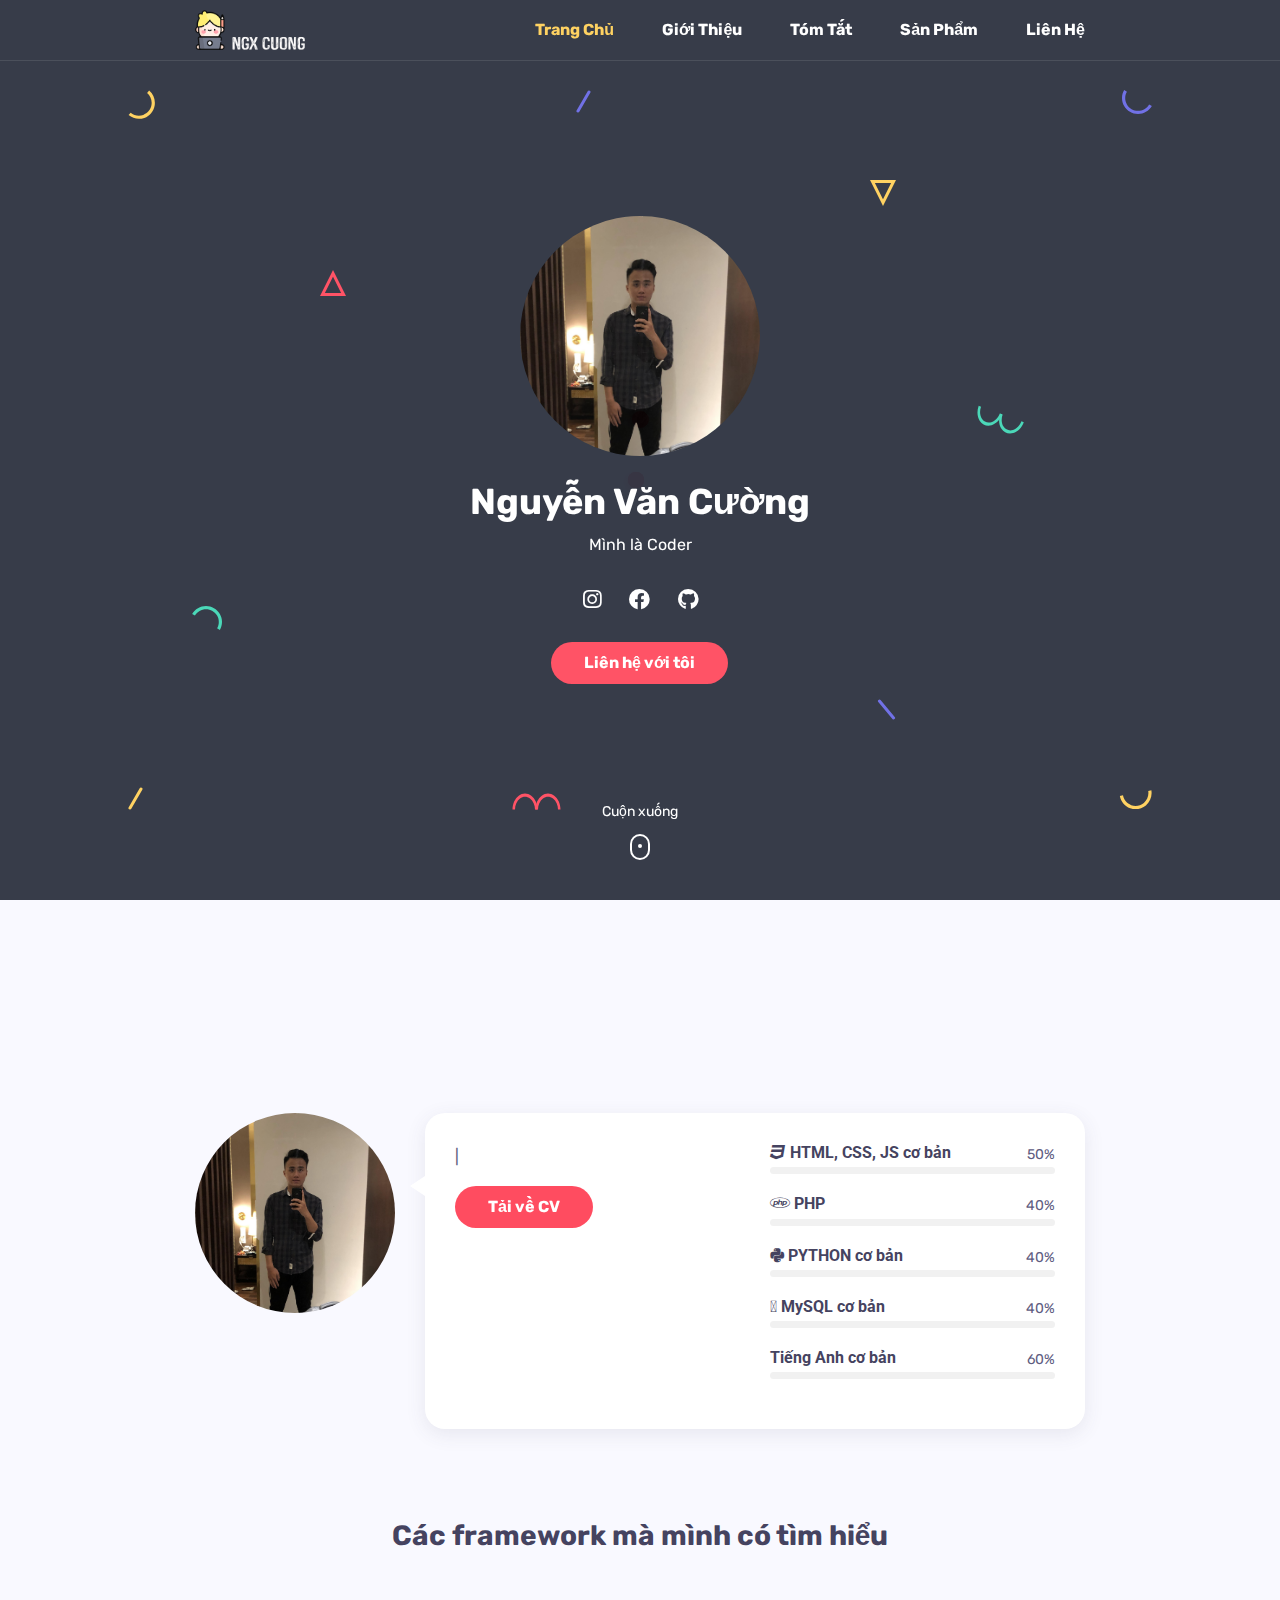
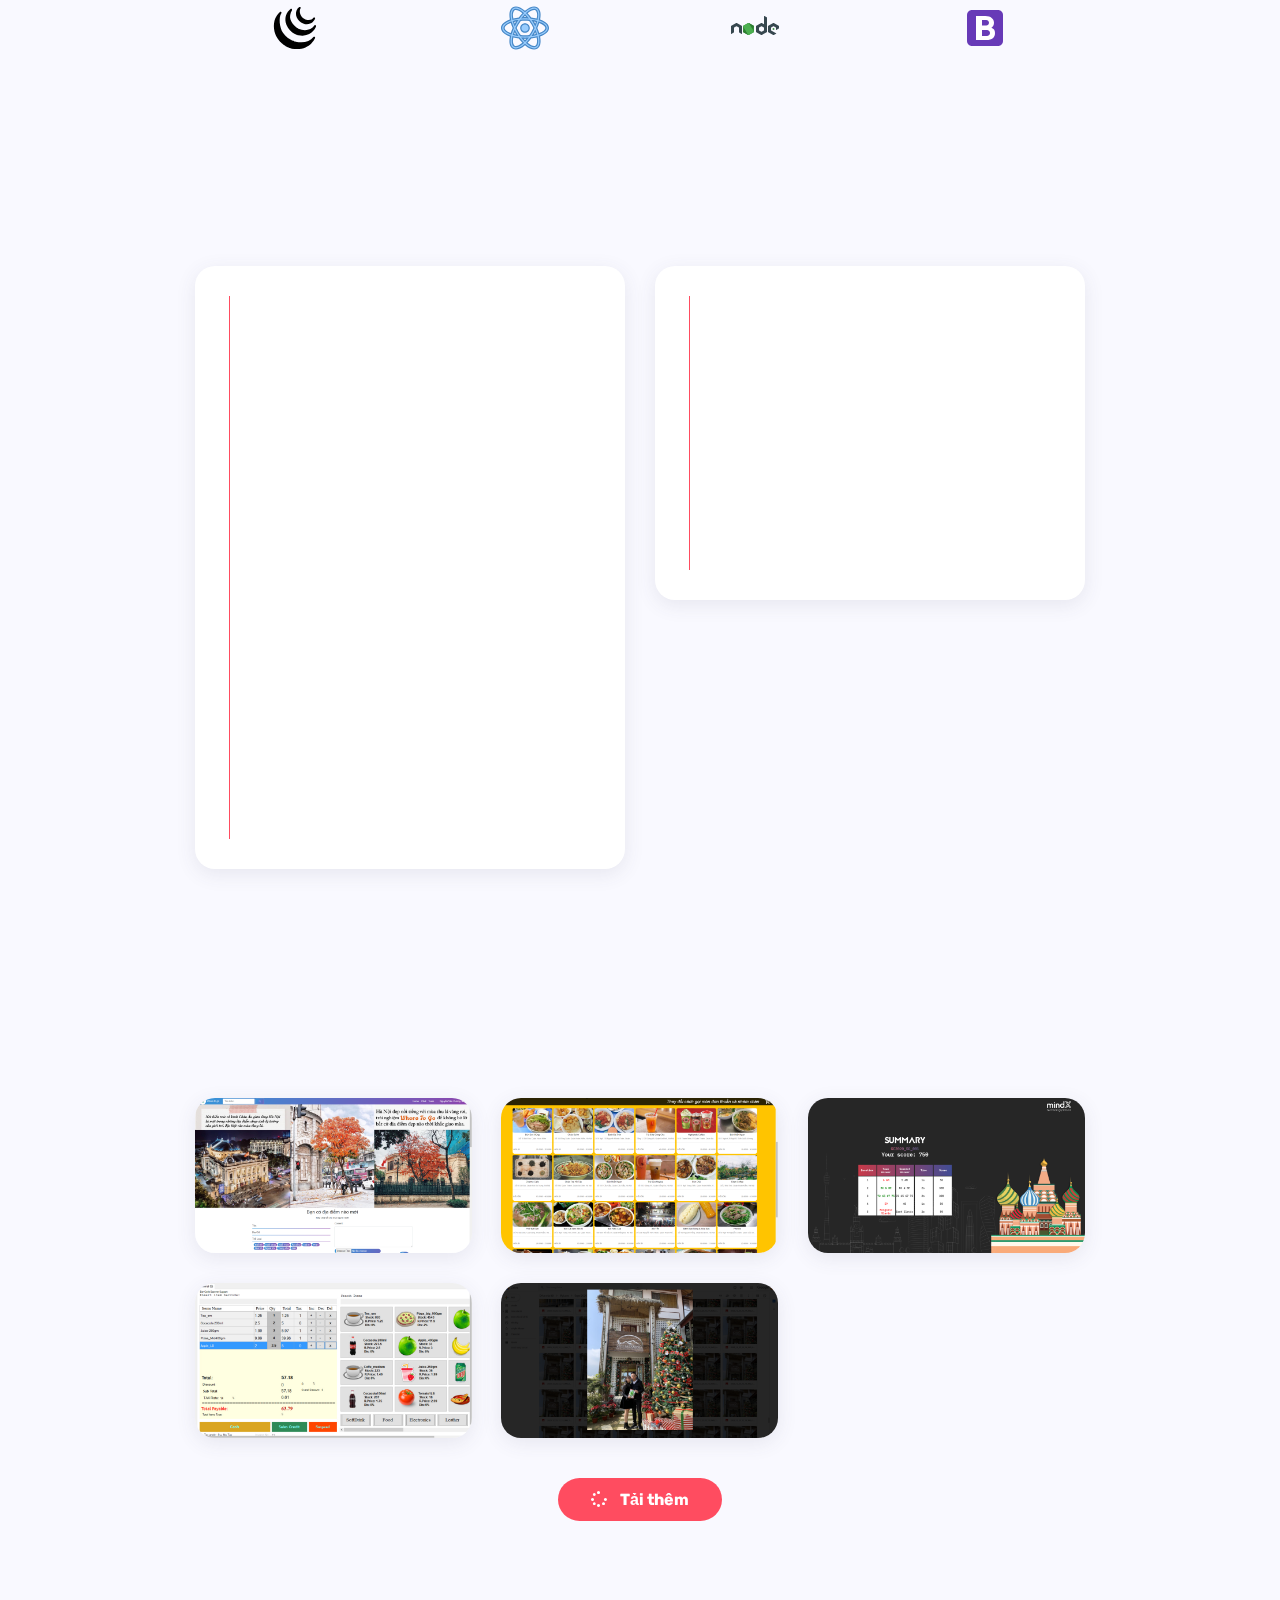
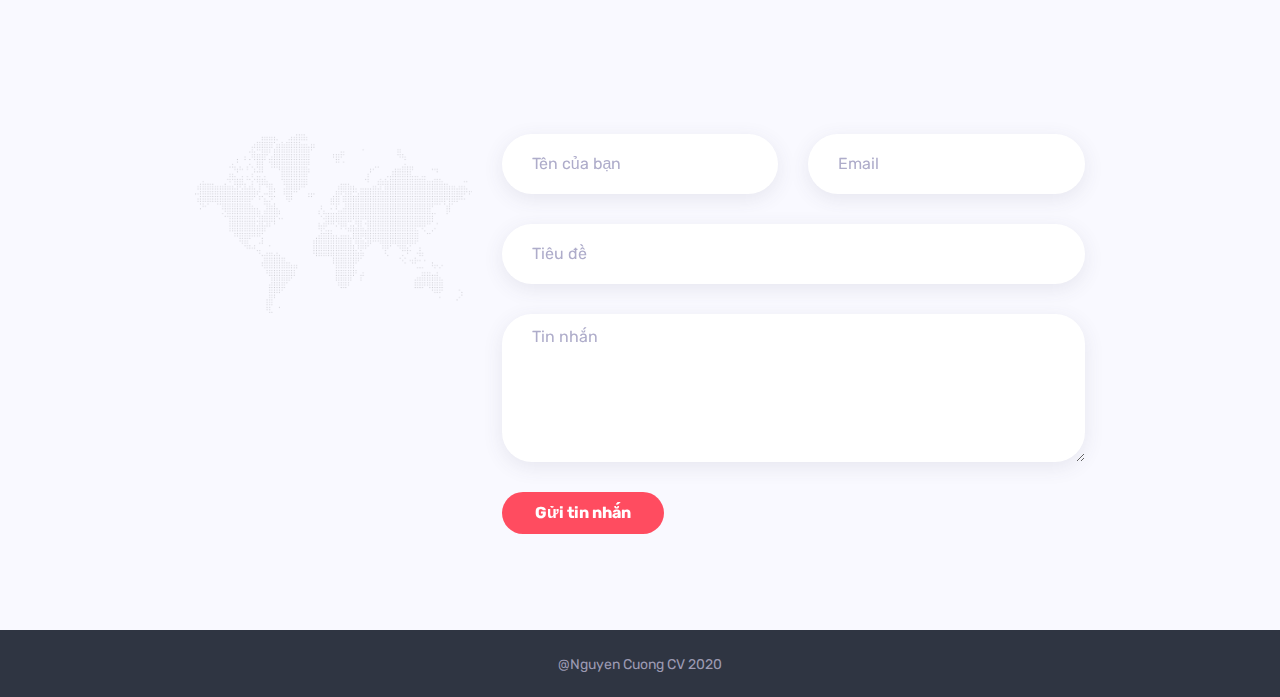
==== index.html @ 55781c70 "release 1.0" ====
<!DOCTYPE html>
<html lang="en-US">

<head>
    <meta http-equiv="Content-Type" content="text/html; charset=UTF-8">
    <title>Nguyễn Cường</title>
    <meta name="description" content="Bolby - Portfolio/CV/Resume HTML Template">
    <meta name="viewport" content="width=device-width, initial-scale=1, maximum-scale=1">
    <link rel="shortcut icon" type="image/x-icon" href="./img/titlelogo.png">

    <!-- STYLESHEETS -->
    <link rel="stylesheet" href="./packet/bootstrap.min.css" type="text/css" media="all">
    <link rel="stylesheet" href="./packet/all.min.css" type="text/css" media="all">
    <link rel="stylesheet" href="./packet/simple-line-icons.css" type="text/css" media="all">
    <link rel="stylesheet" href="./packet/slick.css" type="text/css" media="all">
    <link rel="stylesheet" href="./packet/animate.css" type="text/css" media="all">
    <link rel="stylesheet" href="./packet/magnific-popup.css" type="text/css" media="all">
    <link rel="stylesheet" href="./css/style.css" type="text/css" media="all">
    <link href="https://pro.fontawesome.com/releases/v5.12.0/css/all.css" rel="stylesheet">

    <!--[if lt IE 9]>
      <script src="html5shiv.min.js" tppabs="https://oss.maxcdn.com/html5shiv/3.7.2/html5shiv.min.js"></script>
      <script src="respond.min.js" tppabs="https://oss.maxcdn.com/respond/1.4.2/respond.min.js"></script>
    <![endif]-->

</head>

<body>

    <!-- Preloader -->
    <div id="preloader">
        <div class="outer">
            <!-- Google Chrome -->
            <div class="infinityChrome">
                <div></div>
                <div></div>
                <div></div>
            </div>

            <!-- Safari and others -->
            <div class="infinity">
                <div>
                    <span></span>
                </div>
                <div>
                    <span></span>
                </div>
                <div>
                    <span></span>
                </div>
            </div>
            <!-- Stuff -->
            <svg xmlns="http://www.w3.org/2000/svg" version="1.1" class="goo-outer">
                <defs>
                    <filter id="goo">
                        <feGaussianBlur in="SourceGraphic" stdDeviation="6" result="blur" />
                        <feColorMatrix in="blur" values="1 0 0 0 0  0 1 0 0 0  0 0 1 0 0  0 0 0 18 -7" result="goo" />
                        <feBlend in="SourceGraphic" in2="goo" />
                    </filter>
                </defs>
            </svg>
        </div>
    </div>

    <!-- desktop header -->
    <header class="desktop-header-3 fixed-top">

        <div class="container">

            <nav class="navbar navbar-expand-lg navbar-dark">
                <a class="navbar-brand" href="index.html"><img id="logo_" src="./img/logo_white.png"
                        alt="NguyenCuong"></a>
                <button aria-controls="navbarNavDropdown" aria-expanded="false" aria-label="Toggle navigation"
                    class="navbar-toggler" data-target="#navbarNavDropdown" data-toggle="collapse" type="button"><span
                        class="navbar-toggler-icon"></span></button>
                <div class="collapse navbar-collapse" id="navbarNavDropdown">
                    <ul class="navbar-nav ml-auto scrollspy">
                        <li class="nav-item"><a class="nav-link" href="#home">Trang Chủ</a></li>
                        <li class="nav-item"><a href="#about" class="nav-link">Giới Thiệu</a></li>
                        <li class="nav-item"><a href="#experience" class="nav-link">Tóm Tắt</a></li>
                        <li class="nav-item"><a href="#works" class="nav-link">Sản Phẩm</a></li>
                        <li class="nav-item"><a href="#contact" class="nav-link">Liên Hệ</a></li>
                    </ul>
                </div>
            </nav>

        </div>

    </header>

    <!-- main layout -->
    <main class="content-3">

        <!-- section home -->
        <section id="home" class="home d-flex align-items-center">
            <div class="container">

                <!-- intro -->
                <div class="intro">
                    <!-- avatar image -->
                    <img src="./img/bg_test.png" alt="Avatar of NgX Cuong" class="mb-4" />

                    <!-- info -->
                    <h1 class="mb-2 mt-0">Nguyễn Văn Cường</h1>
                    <span>Mình là <span class="text-rotating">Coder, Sinh viên đại học Thủy Lợi</span></span>

                    <!-- social icons -->
                    <ul class="social-icons light list-inline mb-0 mt-4">
                        <li class="list-inline-item"><a href="https://www.instagram.com/nguyenvancuong__/"><i
                                    class="fab fa-instagram"></i></a></li>
                        <li class="list-inline-item"><a href="https://www.facebook.com/nguyencuong21520/"><i
                                    class="fab fa-facebook"></i></a></li>
                        <li class="list-inline-item"><a href="https://github.com/nguyencuong21520"><i
                                    class="fab fa-github"></i></a></li>

                    </ul>

                    <!-- buttons -->
                    <div class="mt-4">
                        <a href="#contact" class="btn btn-default">Liên hệ với tôi</a>
                    </div>
                </div>

                <!-- scroll down mouse wheel -->
                <div class="scroll-down">
                    <a href="#about" class="mouse-wrapper">
                        <span>Cuộn xuống</span>
                        <span class="mouse">
                            <span class="wheel"></span>
                        </span>
                    </a>
                </div>

                <!-- parallax layers -->
                <div class="parallax" data-relative-input="true">

                    <svg width="27" height="29" data-depth="0.3" class="layer p1" xmlns="http://www.w3.org/2000/svg">
                        <path
                            d="M21.15625.60099c4.37954 3.67487 6.46544 9.40612 5.47254 15.03526-.9929 5.62915-4.91339 10.30141-10.2846 12.25672-5.37122 1.9553-11.3776.89631-15.75715-2.77856l2.05692-2.45134c3.50315 2.93948 8.3087 3.78663 12.60572 2.22284 4.297-1.5638 7.43381-5.30209 8.22768-9.80537.79387-4.50328-.8749-9.08872-4.37803-12.02821L21.15625.60099z"
                            fill="#FFD15C" fill-rule="evenodd" /></svg>

                    <svg width="26" height="26" data-depth="0.2" class="layer p2" xmlns="http://www.w3.org/2000/svg">
                        <path d="M13 3.3541L2.42705 24.5h21.1459L13 3.3541z" stroke="#FF4C60" stroke-width="3"
                            fill="none" fill-rule="evenodd" /></svg>

                    <svg width="30" height="25" data-depth="0.3" class="layer p3" xmlns="http://www.w3.org/2000/svg">
                        <path
                            d="M.1436 8.9282C3.00213 3.97706 8.2841.92763 14.00013.92796c5.71605.00032 10.9981 3.04992 13.85641 8 2.8583 4.95007 2.8584 11.0491-.00014 16.00024l-2.77128-1.6c2.28651-3.96036 2.28631-8.84002.00011-12.8002-2.2862-3.96017-6.5124-6.40017-11.08513-6.4-4.57271.00018-8.79872 2.43984-11.08524 6.4002l-2.77128-1.6z"
                            fill="#44D7B6" fill-rule="evenodd" /></svg>

                    <svg width="15" height="23" data-depth="0.6" class="layer p4" xmlns="http://www.w3.org/2000/svg">
                        <rect transform="rotate(30 9.86603 10.13397)" x="7" width="3" height="25" rx="1.5"
                            fill="#FFD15C" fill-rule="evenodd" /></svg>

                    <svg width="15" height="23" data-depth="0.2" class="layer p5" xmlns="http://www.w3.org/2000/svg">
                        <rect transform="rotate(30 9.86603 10.13397)" x="7" width="3" height="25" rx="1.5"
                            fill="#6C6CE5" fill-rule="evenodd" /></svg>

                    <svg width="49" height="17" data-depth="0.5" class="layer p6" xmlns="http://www.w3.org/2000/svg">
                        <g fill="#FF4C60" fill-rule="evenodd">
                            <path
                                d="M.5 16.5c0-5.71709 2.3825-10.99895 6.25-13.8567 3.8675-2.85774 8.6325-2.85774 12.5 0C23.1175 5.50106 25.5 10.78292 25.5 16.5H23c0-4.57303-1.90625-8.79884-5-11.08535-3.09375-2.28652-6.90625-2.28652-10 0C4.90625 7.70116 3 11.92697 3 16.5H.5z" />
                            <path
                                d="M23.5 16.5c0-5.71709 2.3825-10.99895 6.25-13.8567 3.8675-2.85774 8.6325-2.85774 12.5 0C46.1175 5.50106 48.5 10.78292 48.5 16.5H46c0-4.57303-1.90625-8.79884-5-11.08535-3.09375-2.28652-6.90625-2.28652-10 0-3.09375 2.28651-5 6.51232-5 11.08535h-2.5z" />
                        </g>
                    </svg>

                    <svg width="26" height="26" data-depth="0.4" class="layer p7" xmlns="http://www.w3.org/2000/svg">
                        <path d="M13 22.6459L2.42705 1.5h21.1459L13 22.6459z" stroke="#FFD15C" stroke-width="3"
                            fill="none" fill-rule="evenodd" /></svg>

                    <svg width="19" height="21" data-depth="0.3" class="layer p8" xmlns="http://www.w3.org/2000/svg">
                        <rect transform="rotate(-40 6.25252 10.12626)" x="7" width="3" height="25" rx="1.5"
                            fill="#6C6CE5" fill-rule="evenodd" /></svg>

                    <svg width="30" height="25" data-depth="0.3" data-depth-y="-1.30" class="layer p9"
                        xmlns="http://www.w3.org/2000/svg">
                        <path
                            d="M29.8564 16.0718c-2.85854 4.95114-8.1405 8.00057-13.85654 8.00024-5.71605-.00032-10.9981-3.04992-13.85641-8-2.8583-4.95007-2.8584-11.0491.00014-16.00024l2.77128 1.6c-2.28651 3.96036-2.28631 8.84002-.00011 12.8002 2.2862 3.96017 6.5124 6.40017 11.08513 6.4 4.57271-.00018 8.79872-2.43984 11.08524-6.4002l2.77128 1.6z"
                            fill="#6C6CE5" fill-rule="evenodd" /></svg>

                    <svg width="47" height="29" data-depth="0.2" class="layer p10" xmlns="http://www.w3.org/2000/svg">
                        <g fill="#44D7B6" fill-rule="evenodd">
                            <path
                                d="M46.78878 17.19094c-1.95535 5.3723-6.00068 9.52077-10.61234 10.8834-4.61167 1.36265-9.0893-.26708-11.74616-4.27524-2.65686-4.00817-3.08917-9.78636-1.13381-15.15866l2.34923.85505c-1.56407 4.29724-1.2181 8.92018.90705 12.12693 2.12514 3.20674 5.70772 4.5107 9.39692 3.4202 3.68921-1.0905 6.92581-4.40949 8.48988-8.70673l2.34923.85505z" />
                            <path
                                d="M25.17585 9.32448c-1.95535 5.3723-6.00068 9.52077-10.61234 10.8834-4.61167 1.36264-9.0893-.26708-11.74616-4.27525C.16049 11.92447-.27182 6.14628 1.68354.77398l2.34923.85505c-1.56407 4.29724-1.2181 8.92018.90705 12.12692 2.12514 3.20675 5.70772 4.5107 9.39692 3.4202 3.68921-1.0905 6.92581-4.40948 8.48988-8.70672l2.34923.85505z" />
                        </g>
                    </svg>

                    <svg width="33" height="20" data-depth="0.5" class="layer p11" xmlns="http://www.w3.org/2000/svg">
                        <path
                            d="M32.36774.34317c.99276 5.63023-1.09332 11.3614-5.47227 15.03536-4.37895 3.67396-10.3855 4.73307-15.75693 2.77837C5.76711 16.2022 1.84665 11.53014.8539 5.8999l3.15139-.55567c.7941 4.50356 3.93083 8.24147 8.22772 9.8056 4.29688 1.56413 9.10275.71673 12.60554-2.2227C28.34133 9.98771 30.01045 5.4024 29.21635.89884l3.15139-.55567z"
                            fill="#FFD15C" fill-rule="evenodd" /></svg>

                </div>
            </div>

        </section>

        <!-- section about -->
        <section id="about">

            <div class="container">

                <!-- section title -->
                <h2 class="section-title wow fadeInUp">Giới Thiệu</h2>

                <div class="spacer" data-height="60"></div>

                <div class="row">

                    <div class="col-md-3">
                        <div class="text-center text-md-left">
                            <!-- avatar image -->
                            <img id="avatar" src="./img/bg_test.png" alt="Avatar of NgX Cuong" />
                        </div>
                        <div class="spacer d-md-none d-lg-none" data-height="30"></div>
                    </div>

                    <div class="col-md-9 triangle-left-md triangle-top-sm">
                        <div class="rounded bg-white shadow-dark padding-30">
                            <div class="row">
                                <div class="col-md-6">
                                    <!-- about text -->
                                    <span class="des">
                                    </span>
                                    <div class="mt-3">
                                        <a href="#" class="btn btn-default">Tải về CV</a>
                                    </div>
                                    <div class="spacer d-md-none d-lg-none" data-height="30"></div>
                                </div>
                                <div class="col-md-6">
                                    <!-- skill item -->
                                    <div class="skill-item">
                                        <div class="skill-info clearfix">
                                            <h4 class="float-left mb-3 mt-0"><i class="fab fa-css3"></i> HTML, CSS, JS
                                                cơ bản</h4>
                                            <span class="float-right">50%</span>
                                        </div>
                                        <div class="progress">
                                            <div class="progress-bar data-background" role="progressbar"
                                                aria-valuemin="0" aria-valuemax="100" aria-valuenow="50"
                                                data-color="#FF4C60">
                                            </div>
                                        </div>
                                        <div class="spacer" data-height="20"></div>
                                    </div>
                                    <div class="skill-item">
                                        <div class="skill-info clearfix">
                                            <h4 class="float-left mb-3 mt-0"><i class="fab fa-php"></i> PHP</h4>
                                            <span class="float-right">40%</span>
                                        </div>
                                        <div class="progress">
                                            <div class="progress-bar data-background" role="progressbar"
                                                aria-valuemin="0" aria-valuemax="100" aria-valuenow="40"
                                                data-color="#8e44ad">
                                            </div>
                                        </div>
                                        <div class="spacer" data-height="20"></div>
                                    </div>
                                    <div class="skill-item">
                                        <div class="skill-info clearfix">
                                            <h4 class="float-left mb-3 mt-0"><i class="fab fa-python"></i> PYTHON cơ bản
                                            </h4>
                                            <span class="float-right">40%</span>
                                        </div>
                                        <div class="progress">
                                            <div class="progress-bar data-background" role="progressbar"
                                                aria-valuemin="0" aria-valuemax="100" aria-valuenow="40"
                                                data-color="#f1c40f">
                                            </div>
                                        </div>
                                        <div class="spacer" data-height="20"></div>
                                    </div>
                                    <div class="skill-item">
                                        <div class="skill-info clearfix">
                                            <h4 class="float-left mb-3 mt-0"><i class="fad fa-database"></i> MySQL cơ
                                                bản</h4>
                                            <span class="float-right">40%</span>
                                        </div>
                                        <div class="progress">
                                            <div class="progress-bar data-background" role="progressbar"
                                                aria-valuemin="0" aria-valuemax="100" aria-valuenow="40"
                                                data-color="#2980b9">
                                            </div>
                                        </div>
                                        <div class="spacer" data-height="20"></div>
                                    </div>
                                    <div class="skill-item">
                                        <div class="skill-info clearfix">
                                            <h4 class="float-left mb-3 mt-0">Tiếng Anh cơ bản</h4>
                                            <span class="float-right">60%</span>
                                        </div>
                                        <div class="progress">
                                            <div class="progress-bar data-background" role="progressbar"
                                                aria-valuemin="0" aria-valuemax="100" aria-valuenow="60"
                                                data-color="#2ecc71">
                                            </div>
                                        </div>
                                        <div class="spacer" data-height="20"></div>
                                    </div>

                                    <!-- skill item -->
                                </div>
                            </div>
                        </div>
                    </div>

                </div>
                <!-- row end -->

                <div class="spacer" data-height="70"></div>
                <h2 class="nn_h2_center">Các framework mà mình có tìm hiểu</h2>
                <div class="row">

                    <div class="col-md-3 col-6">
                        <!-- client item -->
                        <div class="client-item">
                            <div class="inner">
                                <img src="./img/jquery.svg" alt="" />
                            </div>
                        </div>
                    </div>
                    <div class="col-md-3 col-6">
                        <!-- client item -->
                        <div class="client-item">
                            <div class="inner">
                                <img src="./img/react.svg" alt="" />
                            </div>
                        </div>
                    </div>

                    <div class="col-md-3 col-6">
                        <!-- client item -->
                        <div class="client-item">
                            <div class="inner">
                                <img src="./img/nodejs.svg" alt="" />
                            </div>
                        </div>
                    </div>
                    <div class="col-md-3 col-6">
                        <!-- client item -->
                        <div class="client-item">
                            <div class="inner">
                                <img src="./img/bootstrap.svg" alt="" />
                            </div>
                        </div>
                    </div>

                </div>

            </div>

        </section>


        <!-- section experience -->
        <section id="experience">

            <div class="container">

                <!-- section title -->
                <h2 class="section-title wow fadeInUp">Tóm Tắt</h2>

                <div class="spacer" data-height="60"></div>

                <div class="row">

                    <div class="col-md-6">

                        <!-- timeline wrapper -->
                        <div class="timeline edu bg-white rounded shadow-dark padding-30 overflow-hidden">

                            <!-- timeline item -->
                            <div class="timeline-container wow fadeInUp">
                                <div class="content">
                                    <span class="time">08/2018 - Nay</span>
                                    <h3 class="title">Sinh viên đại học Thủy Lợi</h3>
                                    <p>Chuyên ngành công nghệ thông tin
                                    </p>
                                </div>
                            </div>

                            <!-- timeline item -->
                            <div class="timeline-container wow fadeInUp" data-wow-delay="0.2s">
                                <div class="content">
                                    <span class="time">11/2019 - 05/2020</span>
                                    <h3 class="title">MINDX-TECHNOLOGY & SCHOOL</h3>
                                    <p>Khóa học lập trình Website
                                    </p>
                                </div>
                            </div>

                            <!-- timeline item -->
                            <div class="timeline-container wow fadeInUp" data-wow-delay="0.4s">
                                <div class="content">
                                    <span class="time">10/2018 - 12/2018</span>
                                    <h3 class="title">Zent Code</h3>
                                    <p>Khóa học giải thuật C và C++
                                    </p>
                                </div>
                            </div>
                            <div class="timeline-container wow fadeInUp" data-wow-delay="0.4s">
                                <div class="content">
                                    <span class="time">04/2018 - 12/2018</span>
                                    <h3 class="title">Excel English Scholl</h3>
                                    <p>Chương trình học IELTS Buffet Premium
                                    </p>
                                </div>
                            </div>

                            <!-- main line -->
                            <span class="line"></span>

                        </div>

                    </div>

                    <div class="col-md-6">

                        <!-- responsive spacer -->
                        <div class="spacer d-md-none d-lg-none" data-height="30"></div>

                        <!-- timeline wrapper -->
                        <div class="timeline exp bg-white rounded shadow-dark padding-30 overflow-hidden">

                            <!-- timeline item -->
                            <div class="timeline-container wow fadeInUp">
                                <div class="content">
                                    <span class="time">07/2020 - Nay</span>
                                    <h3 class="title">MINDX-TECHNOLOGY & SCHOOL</h3>
                                    <p>Part time Team teaching LEADER
                                    </p>
                                </div>
                            </div>

                            <!-- timeline item -->
                            <div class="timeline-container wow fadeInUp" data-wow-delay="0.2s">
                                <div class="content">
                                    <span class="time">06/2020 - Nay</span>
                                    <h3 class="title">MINDX-TECHNOLOGY & SCHOOL</h3>
                                    <p>Giảng viên dạy lập trình cho học sinh ở các độ tuổi kid và teen.
                                    </p>
                                </div>
                            </div>

                            <!-- timeline item -->


                            <!-- main line -->
                            <span class="line"></span>

                        </div>

                    </div>

                </div>

            </div>

        </section>

        <!-- section works -->
        <section id="works">

            <div class="container">

                <!-- section title -->
                <h2 class="section-title wow fadeInUp">Sản Phẩm</h2>

                <div class="spacer" data-height="60"></div>

                <!-- portfolio filter (desktop) -->


                <!-- portfolio filter (mobile) -->


                <!-- portolio wrapper -->
                <div class="row portfolio-wrapper">

                    <!-- portfolio item -->
                    <div class="col-md-4 col-sm-6 grid-item creative design">
                        <a href="#small-dialog" class="work-content">
                            <div class="portfolio-item rounded shadow-dark">
                                <div class="details">
                                    <span class="term">Website</span>
                                    <h4 class="title">Where to go</h4>
                                    <p>Trang web về du lịch</p>
                                    <span class="more-button"><i class="icon-options"></i></span>
                                </div>
                                <div class="thumb">
                                    <img src="./img/wtg.png" alt="Trang web du lịhc" />
                                    <div class="mask"></div>
                                </div>
                            </div>
                        </a>
                        <div id="small-dialog" class="white-popup zoom-anim-dialog mfp-hide">
                            <img src="./img/wtg.png" alt="Title" />
                            <h2>Where to goo</h2>
                            <p>Đây là một trang web về du lịch giúp mọi người có thể truy cập và chia sẽ những địa điểm
                                du lịch, ăn chơi
                                .Trang web cũng sẽ tổng hợp những địa điểm mà mọi người chia sẽ và đưa ra các gợi ý cho
                                mọi người về địa điểm mới
                            </p>
                            <p>Trang web được xây dựng bằng HTML, CSS, JS, Bootstrap, Firebase
                            </p>
                            <a href="https://wheretogoo.github.io/" class="btn btn-default">Truy Cập Where to go</a>
                        </div>
                    </div>

                    <!-- div -->
                    <div class="col-md-4 col-sm-6 grid-item creative design">
                        <a href="#small-dialog2" class="work-content">
                            <div class="portfolio-item rounded shadow-dark">
                                <div class="details">
                                    <span class="term">Website</span>
                                    <h4 class="title">Eat What</h4>
                                    <p>Trang web ẩm thực</p>
                                    <span class="more-button"><i class="icon-options"></i></span>
                                </div>
                                <div class="thumb">
                                    <img src="./img/ew.png" alt="Trang web ẩm thực" />
                                    <div class="mask"></div>
                                </div>
                            </div>
                        </a>
                        <div id="small-dialog2" class="white-popup zoom-anim-dialog mfp-hide">
                            <img src="./img/ew.png" alt="Title" />
                            <h2>Eat What</h2>
                            <p>Đây là một trang web về du lịch giúp mọi người có thể truy cập và chia sẽ những địa điểm
                                du lịch, ăn chơi
                                .Trang web cũng sẽ tổng hợp những địa điểm mà mọi người chia sẽ và đưa ra các gợi ý cho
                                mọi người về địa điểm mới
                            </p>
                            <p>Trang web được xây dựng bằng HTML, CSS, JS Vanilla
                            </p>

                            <a href="https://cuong-project1.herokuapp.com/" class="btn btn-default">Truy Cập Eat
                                What</a>
                        </div>
                    </div>

                    <!-- MindX-GPA -->
                    <div class="col-md-4 col-sm-6 grid-item creative design">
                        <a href="#small-dialog3" class="work-content">
                            <div class="portfolio-item rounded shadow-dark">
                                <div class="details">
                                    <span class="term">Website</span>
                                    <h4 class="title">Quizz</h4>
                                    <p>Trang web trả lời câu hỏi tính điểm</p>
                                    <span class="more-button"><i class="icon-options"></i></span>
                                </div>
                                <div class="thumb">
                                    <img src="./img/gpa.png" alt="Trang web quizz" />
                                    <div class="mask"></div>
                                </div>
                            </div>
                        </a>
                        <div id="small-dialog3" class="white-popup zoom-anim-dialog mfp-hide">
                            <img src="./img/gpa.png" alt="Title" />
                            <h2>Quizz</h2>
                            <p>Đây là một trang web về du lịch giúp mọi người có thể truy cập và chia sẽ những địa điểm
                                du lịch, ăn chơi
                                .Trang web cũng sẽ tổng hợp những địa điểm mà mọi người chia sẽ và đưa ra các gợi ý cho
                                mọi người về địa điểm mới
                            </p>
                            <p>Trang web được xây dựng bằng HTML, CSS, JS Vanilla, jQuery
                            </p>

                            <a href="https://mindx-gpa.herokuapp.com/" class="btn btn-default">Truy Cập Quizz</a>
                        </div>
                    </div>


                    <div class="col-md-4 col-sm-6 grid-item creative design">

                        <div class="portfolio-item rounded shadow-dark">
                            <div class="details">
                                <span class="term">C#, Winform</span>
                                <h4 class="title">Oder Food</h4>
                                <p>Phần mền quản lý bán hàng</p>
                                <span class="more-button"><i class="icon-link"></i></span>
                            </div>
                            <div class="thumb">
                                <img src="./img/pos.png" alt="Pos" />
                                <div class="mask"></div>
                            </div>
                        </div>

                    </div>
                    <div class="col-md-4 col-sm-6 grid-item creative design">

                        <div class="portfolio-item rounded shadow-dark">
                            <div class="details">
                                <span class="term">Love</span>
                                <h4 class="title">My Love</h4>
                                <p></p>
                                <span class="more-button"><i class="icon-link"></i></span>
                            </div>
                            <div class="thumb">
                                <img src="./img/love.png" alt="Pos" />
                                <div class="mask"></div>
                            </div>
                        </div>

                    </div>


                    <!-- portfolio item -->


                    <!-- portfolio item -->


                    <!-- portfolio item -->


                    <!-- portfolio item -->


                    <!-- portfolio item -->


                </div>

                <!-- more button -->
                <div class="load-more text-center mt-4">
                    <a href="javascript:" class="btn btn-default"><i class="fas fa-spinner"></i> Tải thêm</a>
                    <!-- numbered pagination (hidden for infinite scroll) -->
                    <ul class="portfolio-pagination list-inline d-none">
                        <li class="list-inline-item">1</li>
                        <li class="list-inline-item"><a href="#">1</a></li>
                    </ul>
                </div>

            </div>

        </section>

        <!-- section prices -->


        <!-- section testimonials -->


        <!-- section blog -->

        <!-- section contact -->
        <section id="contact">

            <div class="container">

                <!-- section title -->
                <h2 class="section-title wow fadeInUp">Liên Hệ</h2>

                <div class="spacer" data-height="60"></div>

                <div class="row">

                    <div class="col-md-4">
                        <!-- contact info -->
                        <div class="contact-info">
                            <h3 class="wow fadeInUp">Bạn còn muốn biết thêm gì về mình?</h3>
                            <p class="wow fadeInUp">Đừng ngại ngần liên hệ với mình nhé <a
                                    href="mailto:nguyencuong21520@gmail.com">email</a>. 👋</p>
                        </div>
                    </div>

                    <div class="col-md-8">
                        <!-- Contact Form -->
                        <form id="contact-form" class="contact-form mt-6" method="post"
                            action="https://jthemes.net/themes/html/bolby/demo/form/contact.php">

                            <div class="messages"></div>

                            <div class="row">
                                <div class="column col-md-6">
                                    <!-- Name input -->
                                    <div class="form-group">
                                        <input type="text" class="form-control" name="InputName" id="InputName"
                                            placeholder="Tên của bạn" required="required" data-error="Name is required.">
                                        <div class="help-block with-errors"></div>
                                    </div>
                                </div>

                                <div class="column col-md-6">
                                    <!-- Email input -->
                                    <div class="form-group">
                                        <input type="email" class="form-control" id="InputEmail" name="InputEmail"
                                            placeholder="Email" required="required"
                                            data-error="Email is required.">
                                        <div class="help-block with-errors"></div>
                                    </div>
                                </div>

                                <div class="column col-md-12">
                                    <!-- Email input -->
                                    <div class="form-group">
                                        <input type="text" class="form-control" id="InputSubject" name="InputSubject"
                                            placeholder="Tiêu đề" required="required" data-error="Subject is required.">
                                        <div class="help-block with-errors"></div>
                                    </div>
                                </div>

                                <div class="column col-md-12">
                                    <!-- Message textarea -->
                                    <div class="form-group">
                                        <textarea name="InputMessage" id="InputMessage" class="form-control" rows="5"
                                            placeholder="Tin nhắn" required="required"
                                            data-error="Message is required."></textarea>
                                        <div class="help-block with-errors"></div>
                                    </div>
                                </div>
                            </div>

                            <button type="submit" name="submit" id="submit" value="Submit" class="btn btn-default">Gửi tin nhắn</button><!-- Send Button -->

                        </form>
                        <!-- Contact Form end -->
                    </div>

                </div>

            </div>

        </section>

        <div class="spacer" data-height="96"></div>

        <footer class="footer">
            <div class="container">
                <span class="copyright">@Nguyen Cuong CV 2020</span>
            </div>
        </footer>

    </main>

    <!-- Go to top button -->
    <a href="javascript:" id="return-to-top"><i class="fas fa-arrow-up"></i></a>

    <!-- SCRIPTS -->
    <script src="./packet/jquery-1.12.3.min.js"></script>
    <script src="./packet/jquery.easing.min.js"></script>
    <script src="./packet/jquery.waypoints.min.js"></script>
    <script src="./packet/jquery.counterup.min.js"></script>
    <script src="./packet/popper.min.js"></script>
    <script src="./packet/bootstrap.min.js"></script>
    <script src="./packet/isotope.pkgd.min.js"></script>
    <script src="./packet/infinite-scroll.min.js"></script>
    <script src="./packet/imagesloaded.pkgd.min.js"></script>
    <script src="./packet/slick.min.js"></script>
    <script src="./js/contact.js"></script>
    <script src="./packet/validator.js"></script>
    <script src="./packet/wow.min.js"></script>
    <script src="./packet/morphext.min.js"></script>
    <script src="./packet/parallax.min.js"></script>
    <script src="./packet/jquery.magnific-popup.min.js"></script>
    <script src="./js/custom.js"></script>
    <script src="./packet/typed.min.js"></script>
    <script>
        var typed = new Typed('.des', {
            strings: ['',
                'Mình là Cường, hiện đang là sinh viên tại một trường đại học tại Hà Nội. Hiện tại mình đang có một chút kinh nghiệm về lập trình web. Mình là đơn giản không đòi hỏi quá nhiều và rất cởi mở với mọi người. Chi tiết về mình xem ở dưới nhé^^'
            ],
            typeSpeed: 80,
            backSpeed: 60,
            loop: false,
            backDelay: 1000,
        });
    </script>

</body>

</html>
---- packet/simple-line-icons.css ----
@font-face {
  font-family: 'simple-line-icons';
  src: url('Simple-Line-Icons.eot-v=2.4.0')/*tpa=https://jthemes.net/themes/html/bolby/demo/fonts/Simple-Line-Icons.eot?v=2.4.0*/;
  src: url('Simple-Line-Icons.eot-v=2.4.0#iefix')/*tpa=https://jthemes.net/themes/html/bolby/demo/fonts/Simple-Line-Icons.eot?v=2.4.0#iefix*/ format('embedded-opentype'), url('Simple-Line-Icons.woff2-v=2.4.0')/*tpa=https://jthemes.net/themes/html/bolby/demo/fonts/Simple-Line-Icons.woff2?v=2.4.0*/ format('woff2'), url('Simple-Line-Icons.ttf-v=2.4.0')/*tpa=https://jthemes.net/themes/html/bolby/demo/fonts/Simple-Line-Icons.ttf?v=2.4.0*/ format('truetype'), url('Simple-Line-Icons.woff-v=2.4.0')/*tpa=https://jthemes.net/themes/html/bolby/demo/fonts/Simple-Line-Icons.woff?v=2.4.0*/ format('woff'), url('Simple-Line-Icons.svg-v=2.4.0#simple-line-icons')/*tpa=https://jthemes.net/themes/html/bolby/demo/fonts/Simple-Line-Icons.svg?v=2.4.0#simple-line-icons*/ format('svg');
  font-weight: normal;
  font-style: normal;
}
/*
 Use the following CSS code if you want to have a class per icon.
 Instead of a list of all class selectors, you can use the generic [class*="icon-"] selector, but it's slower:
*/
.icon-user,
.icon-people,
.icon-user-female,
.icon-user-follow,
.icon-user-following,
.icon-user-unfollow,
.icon-login,
.icon-logout,
.icon-emotsmile,
.icon-phone,
.icon-call-end,
.icon-call-in,
.icon-call-out,
.icon-map,
.icon-location-pin,
.icon-direction,
.icon-directions,
.icon-compass,
.icon-layers,
.icon-menu,
.icon-list,
.icon-options-vertical,
.icon-options,
.icon-arrow-down,
.icon-arrow-left,
.icon-arrow-right,
.icon-arrow-up,
.icon-arrow-up-circle,
.icon-arrow-left-circle,
.icon-arrow-right-circle,
.icon-arrow-down-circle,
.icon-check,
.icon-clock,
.icon-plus,
.icon-minus,
.icon-close,
.icon-event,
.icon-exclamation,
.icon-organization,
.icon-trophy,
.icon-screen-smartphone,
.icon-screen-desktop,
.icon-plane,
.icon-notebook,
.icon-mustache,
.icon-mouse,
.icon-magnet,
.icon-energy,
.icon-disc,
.icon-cursor,
.icon-cursor-move,
.icon-crop,
.icon-chemistry,
.icon-speedometer,
.icon-shield,
.icon-screen-tablet,
.icon-magic-wand,
.icon-hourglass,
.icon-graduation,
.icon-ghost,
.icon-game-controller,
.icon-fire,
.icon-eyeglass,
.icon-envelope-open,
.icon-envelope-letter,
.icon-bell,
.icon-badge,
.icon-anchor,
.icon-wallet,
.icon-vector,
.icon-speech,
.icon-puzzle,
.icon-printer,
.icon-present,
.icon-playlist,
.icon-pin,
.icon-picture,
.icon-handbag,
.icon-globe-alt,
.icon-globe,
.icon-folder-alt,
.icon-folder,
.icon-film,
.icon-feed,
.icon-drop,
.icon-drawer,
.icon-docs,
.icon-doc,
.icon-diamond,
.icon-cup,
.icon-calculator,
.icon-bubbles,
.icon-briefcase,
.icon-book-open,
.icon-basket-loaded,
.icon-basket,
.icon-bag,
.icon-action-undo,
.icon-action-redo,
.icon-wrench,
.icon-umbrella,
.icon-trash,
.icon-tag,
.icon-support,
.icon-frame,
.icon-size-fullscreen,
.icon-size-actual,
.icon-shuffle,
.icon-share-alt,
.icon-share,
.icon-rocket,
.icon-question,
.icon-pie-chart,
.icon-pencil,
.icon-note,
.icon-loop,
.icon-home,
.icon-grid,
.icon-graph,
.icon-microphone,
.icon-music-tone-alt,
.icon-music-tone,
.icon-earphones-alt,
.icon-earphones,
.icon-equalizer,
.icon-like,
.icon-dislike,
.icon-control-start,
.icon-control-rewind,
.icon-control-play,
.icon-control-pause,
.icon-control-forward,
.icon-control-end,
.icon-volume-1,
.icon-volume-2,
.icon-volume-off,
.icon-calendar,
.icon-bulb,
.icon-chart,
.icon-ban,
.icon-bubble,
.icon-camrecorder,
.icon-camera,
.icon-cloud-download,
.icon-cloud-upload,
.icon-envelope,
.icon-eye,
.icon-flag,
.icon-heart,
.icon-info,
.icon-key,
.icon-link,
.icon-lock,
.icon-lock-open,
.icon-magnifier,
.icon-magnifier-add,
.icon-magnifier-remove,
.icon-paper-clip,
.icon-paper-plane,
.icon-power,
.icon-refresh,
.icon-reload,
.icon-settings,
.icon-star,
.icon-symbol-female,
.icon-symbol-male,
.icon-target,
.icon-credit-card,
.icon-paypal,
.icon-social-tumblr,
.icon-social-twitter,
.icon-social-facebook,
.icon-social-instagram,
.icon-social-linkedin,
.icon-social-pinterest,
.icon-social-github,
.icon-social-google,
.icon-social-reddit,
.icon-social-skype,
.icon-social-dribbble,
.icon-social-behance,
.icon-social-foursqare,
.icon-social-soundcloud,
.icon-social-spotify,
.icon-social-stumbleupon,
.icon-social-youtube,
.icon-social-dropbox,
.icon-social-vkontakte,
.icon-social-steam {
  font-family: 'simple-line-icons';
  speak: none;
  font-style: normal;
  font-weight: normal;
  font-variant: normal;
  text-transform: none;
  line-height: 1;
  /* Better Font Rendering =========== */
  -webkit-font-smoothing: antialiased;
  -moz-osx-font-smoothing: grayscale;
}
.icon-user:before {
  content: "\e005";
}
.icon-people:before {
  content: "\e001";
}
.icon-user-female:before {
  content: "\e000";
}
.icon-user-follow:before {
  content: "\e002";
}
.icon-user-following:before {
  content: "\e003";
}
.icon-user-unfollow:before {
  content: "\e004";
}
.icon-login:before {
  content: "\e066";
}
.icon-logout:before {
  content: "\e065";
}
.icon-emotsmile:before {
  content: "\e021";
}
.icon-phone:before {
  content: "\e600";
}
.icon-call-end:before {
  content: "\e048";
}
.icon-call-in:before {
  content: "\e047";
}
.icon-call-out:before {
  content: "\e046";
}
.icon-map:before {
  content: "\e033";
}
.icon-location-pin:before {
  content: "\e096";
}
.icon-direction:before {
  content: "\e042";
}
.icon-directions:before {
  content: "\e041";
}
.icon-compass:before {
  content: "\e045";
}
.icon-layers:before {
  content: "\e034";
}
.icon-menu:before {
  content: "\e601";
}
.icon-list:before {
  content: "\e067";
}
.icon-options-vertical:before {
  content: "\e602";
}
.icon-options:before {
  content: "\e603";
}
.icon-arrow-down:before {
  content: "\e604";
}
.icon-arrow-left:before {
  content: "\e605";
}
.icon-arrow-right:before {
  content: "\e606";
}
.icon-arrow-up:before {
  content: "\e607";
}
.icon-arrow-up-circle:before {
  content: "\e078";
}
.icon-arrow-left-circle:before {
  content: "\e07a";
}
.icon-arrow-right-circle:before {
  content: "\e079";
}
.icon-arrow-down-circle:before {
  content: "\e07b";
}
.icon-check:before {
  content: "\e080";
}
.icon-clock:before {
  content: "\e081";
}
.icon-plus:before {
  content: "\e095";
}
.icon-minus:before {
  content: "\e615";
}
.icon-close:before {
  content: "\e082";
}
.icon-event:before {
  content: "\e619";
}
.icon-exclamation:before {
  content: "\e617";
}
.icon-organization:before {
  content: "\e616";
}
.icon-trophy:before {
  content: "\e006";
}
.icon-screen-smartphone:before {
  content: "\e010";
}
.icon-screen-desktop:before {
  content: "\e011";
}
.icon-plane:before {
  content: "\e012";
}
.icon-notebook:before {
  content: "\e013";
}
.icon-mustache:before {
  content: "\e014";
}
.icon-mouse:before {
  content: "\e015";
}
.icon-magnet:before {
  content: "\e016";
}
.icon-energy:before {
  content: "\e020";
}
.icon-disc:before {
  content: "\e022";
}
.icon-cursor:before {
  content: "\e06e";
}
.icon-cursor-move:before {
  content: "\e023";
}
.icon-crop:before {
  content: "\e024";
}
.icon-chemistry:before {
  content: "\e026";
}
.icon-speedometer:before {
  content: "\e007";
}
.icon-shield:before {
  content: "\e00e";
}
.icon-screen-tablet:before {
  content: "\e00f";
}
.icon-magic-wand:before {
  content: "\e017";
}
.icon-hourglass:before {
  content: "\e018";
}
.icon-graduation:before {
  content: "\e019";
}
.icon-ghost:before {
  content: "\e01a";
}
.icon-game-controller:before {
  content: "\e01b";
}
.icon-fire:before {
  content: "\e01c";
}
.icon-eyeglass:before {
  content: "\e01d";
}
.icon-envelope-open:before {
  content: "\e01e";
}
.icon-envelope-letter:before {
  content: "\e01f";
}
.icon-bell:before {
  content: "\e027";
}
.icon-badge:before {
  content: "\e028";
}
.icon-anchor:before {
  content: "\e029";
}
.icon-wallet:before {
  content: "\e02a";
}
.icon-vector:before {
  content: "\e02b";
}
.icon-speech:before {
  content: "\e02c";
}
.icon-puzzle:before {
  content: "\e02d";
}
.icon-printer:before {
  content: "\e02e";
}
.icon-present:before {
  content: "\e02f";
}
.icon-playlist:before {
  content: "\e030";
}
.icon-pin:before {
  content: "\e031";
}
.icon-picture:before {
  content: "\e032";
}
.icon-handbag:before {
  content: "\e035";
}
.icon-globe-alt:before {
  content: "\e036";
}
.icon-globe:before {
  content: "\e037";
}
.icon-folder-alt:before {
  content: "\e039";
}
.icon-folder:before {
  content: "\e089";
}
.icon-film:before {
  content: "\e03a";
}
.icon-feed:before {
  content: "\e03b";
}
.icon-drop:before {
  content: "\e03e";
}
.icon-drawer:before {
  content: "\e03f";
}
.icon-docs:before {
  content: "\e040";
}
.icon-doc:before {
  content: "\e085";
}
.icon-diamond:before {
  content: "\e043";
}
.icon-cup:before {
  content: "\e044";
}
.icon-calculator:before {
  content: "\e049";
}
.icon-bubbles:before {
  content: "\e04a";
}
.icon-briefcase:before {
  content: "\e04b";
}
.icon-book-open:before {
  content: "\e04c";
}
.icon-basket-loaded:before {
  content: "\e04d";
}
.icon-basket:before {
  content: "\e04e";
}
.icon-bag:before {
  content: "\e04f";
}
.icon-action-undo:before {
  content: "\e050";
}
.icon-action-redo:before {
  content: "\e051";
}
.icon-wrench:before {
  content: "\e052";
}
.icon-umbrella:before {
  content: "\e053";
}
.icon-trash:before {
  content: "\e054";
}
.icon-tag:before {
  content: "\e055";
}
.icon-support:before {
  content: "\e056";
}
.icon-frame:before {
  content: "\e038";
}
.icon-size-fullscreen:before {
  content: "\e057";
}
.icon-size-actual:before {
  content: "\e058";
}
.icon-shuffle:before {
  content: "\e059";
}
.icon-share-alt:before {
  content: "\e05a";
}
.icon-share:before {
  content: "\e05b";
}
.icon-rocket:before {
  content: "\e05c";
}
.icon-question:before {
  content: "\e05d";
}
.icon-pie-chart:before {
  content: "\e05e";
}
.icon-pencil:before {
  content: "\e05f";
}
.icon-note:before {
  content: "\e060";
}
.icon-loop:before {
  content: "\e064";
}
.icon-home:before {
  content: "\e069";
}
.icon-grid:before {
  content: "\e06a";
}
.icon-graph:before {
  content: "\e06b";
}
.icon-microphone:before {
  content: "\e063";
}
.icon-music-tone-alt:before {
  content: "\e061";
}
.icon-music-tone:before {
  content: "\e062";
}
.icon-earphones-alt:before {
  content: "\e03c";
}
.icon-earphones:before {
  content: "\e03d";
}
.icon-equalizer:before {
  content: "\e06c";
}
.icon-like:before {
  content: "\e068";
}
.icon-dislike:before {
  content: "\e06d";
}
.icon-control-start:before {
  content: "\e06f";
}
.icon-control-rewind:before {
  content: "\e070";
}
.icon-control-play:before {
  content: "\e071";
}
.icon-control-pause:before {
  content: "\e072";
}
.icon-control-forward:before {
  content: "\e073";
}
.icon-control-end:before {
  content: "\e074";
}
.icon-volume-1:before {
  content: "\e09f";
}
.icon-volume-2:before {
  content: "\e0a0";
}
.icon-volume-off:before {
  content: "\e0a1";
}
.icon-calendar:before {
  content: "\e075";
}
.icon-bulb:before {
  content: "\e076";
}
.icon-chart:before {
  content: "\e077";
}
.icon-ban:before {
  content: "\e07c";
}
.icon-bubble:before {
  content: "\e07d";
}
.icon-camrecorder:before {
  content: "\e07e";
}
.icon-camera:before {
  content: "\e07f";
}
.icon-cloud-download:before {
  content: "\e083";
}
.icon-cloud-upload:before {
  content: "\e084";
}
.icon-envelope:before {
  content: "\e086";
}
.icon-eye:before {
  content: "\e087";
}
.icon-flag:before {
  content: "\e088";
}
.icon-heart:before {
  content: "\e08a";
}
.icon-info:before {
  content: "\e08b";
}
.icon-key:before {
  content: "\e08c";
}
.icon-link:before {
  content: "\e08d";
}
.icon-lock:before {
  content: "\e08e";
}
.icon-lock-open:before {
  content: "\e08f";
}
.icon-magnifier:before {
  content: "\e090";
}
.icon-magnifier-add:before {
  content: "\e091";
}
.icon-magnifier-remove:before {
  content: "\e092";
}
.icon-paper-clip:before {
  content: "\e093";
}
.icon-paper-plane:before {
  content: "\e094";
}
.icon-power:before {
  content: "\e097";
}
.icon-refresh:before {
  content: "\e098";
}
.icon-reload:before {
  content: "\e099";
}
.icon-settings:before {
  content: "\e09a";
}
.icon-star:before {
  content: "\e09b";
}
.icon-symbol-female:before {
  content: "\e09c";
}
.icon-symbol-male:before {
  content: "\e09d";
}
.icon-target:before {
  content: "\e09e";
}
.icon-credit-card:before {
  content: "\e025";
}
.icon-paypal:before {
  content: "\e608";
}
.icon-social-tumblr:before {
  content: "\e00a";
}
.icon-social-twitter:before {
  content: "\e009";
}
.icon-social-facebook:before {
  content: "\e00b";
}
.icon-social-instagram:before {
  content: "\e609";
}
.icon-social-linkedin:before {
  content: "\e60a";
}
.icon-social-pinterest:before {
  content: "\e60b";
}
.icon-social-github:before {
  content: "\e60c";
}
.icon-social-google:before {
  content: "\e60d";
}
.icon-social-reddit:before {
  content: "\e60e";
}
.icon-social-skype:before {
  content: "\e60f";
}
.icon-social-dribbble:before {
  content: "\e00d";
}
.icon-social-behance:before {
  content: "\e610";
}
.icon-social-foursqare:before {
  content: "\e611";
}
.icon-social-soundcloud:before {
  content: "\e612";
}
.icon-social-spotify:before {
  content: "\e613";
}
.icon-social-stumbleupon:before {
  content: "\e614";
}
.icon-social-youtube:before {
  content: "\e008";
}
.icon-social-dropbox:before {
  content: "\e00c";
}
.icon-social-vkontakte:before {
  content: "\e618";
}
.icon-social-steam:before {
  content: "\e620";
}
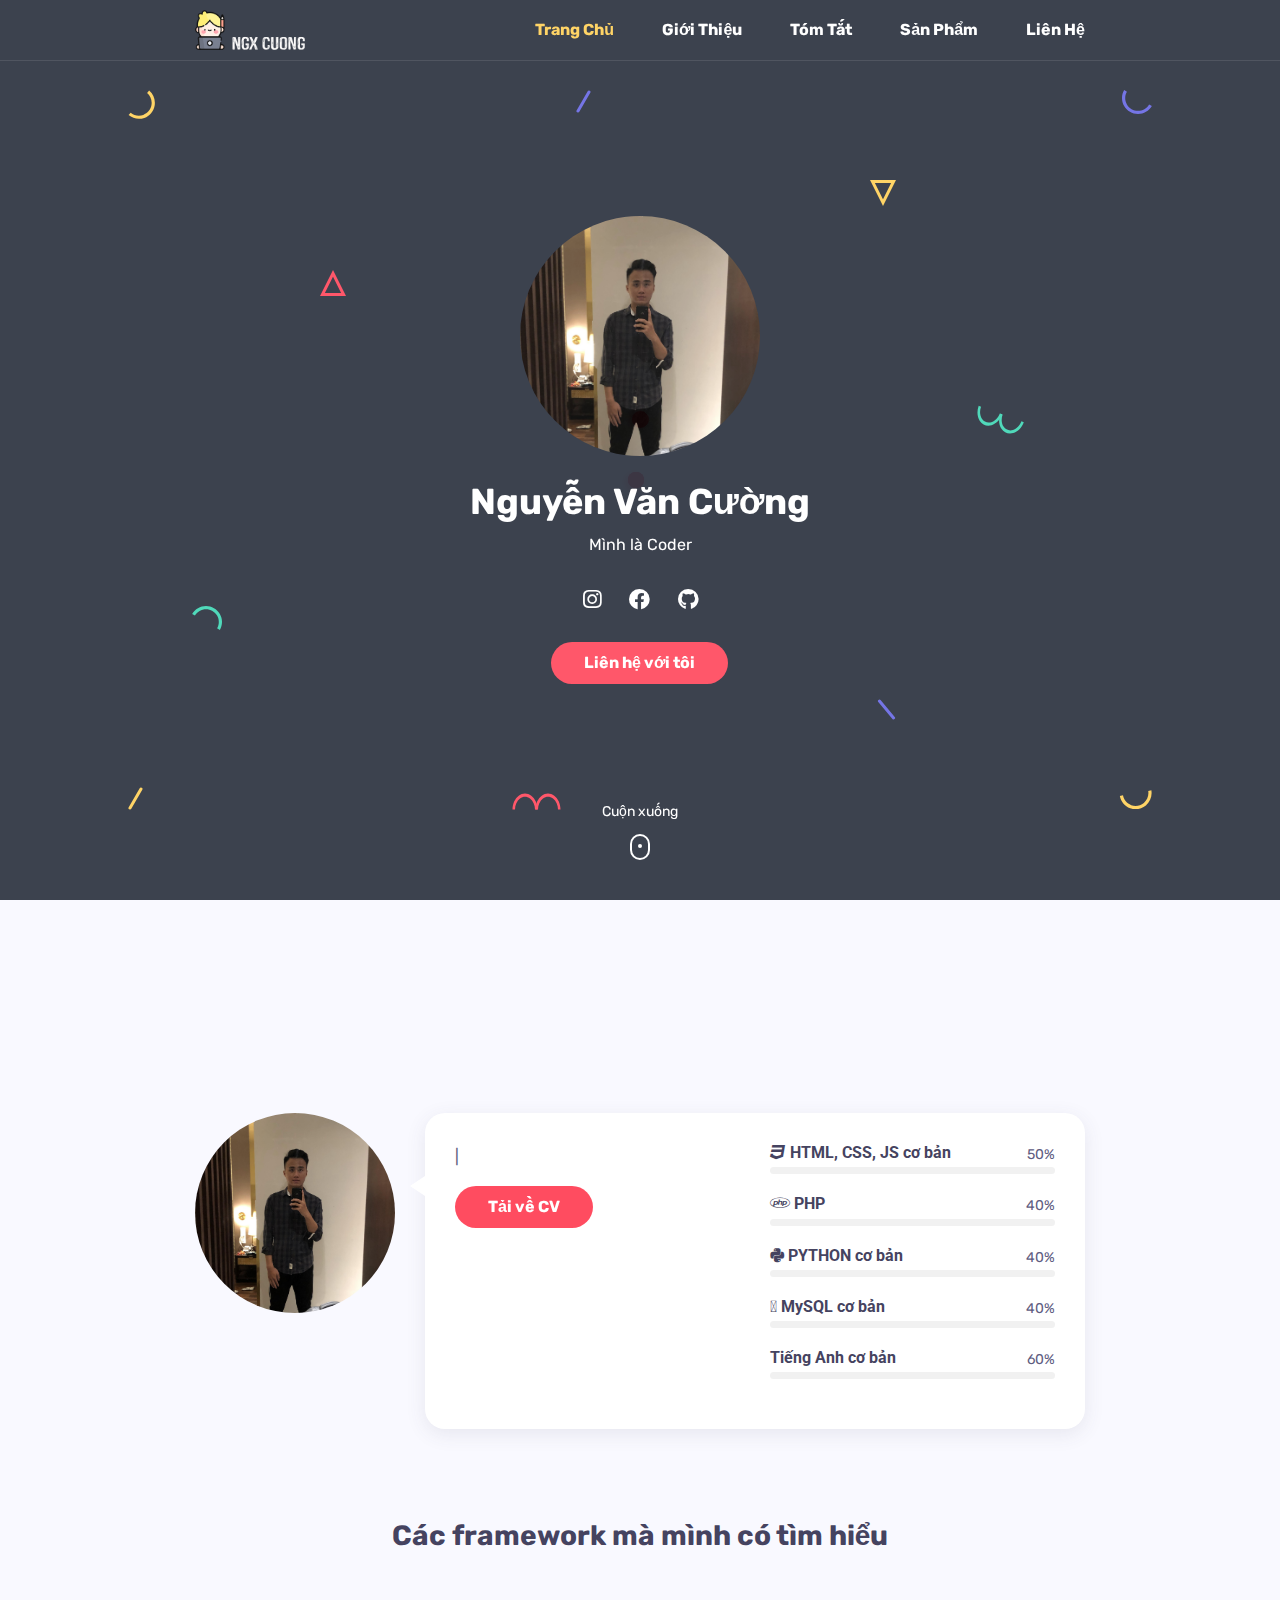
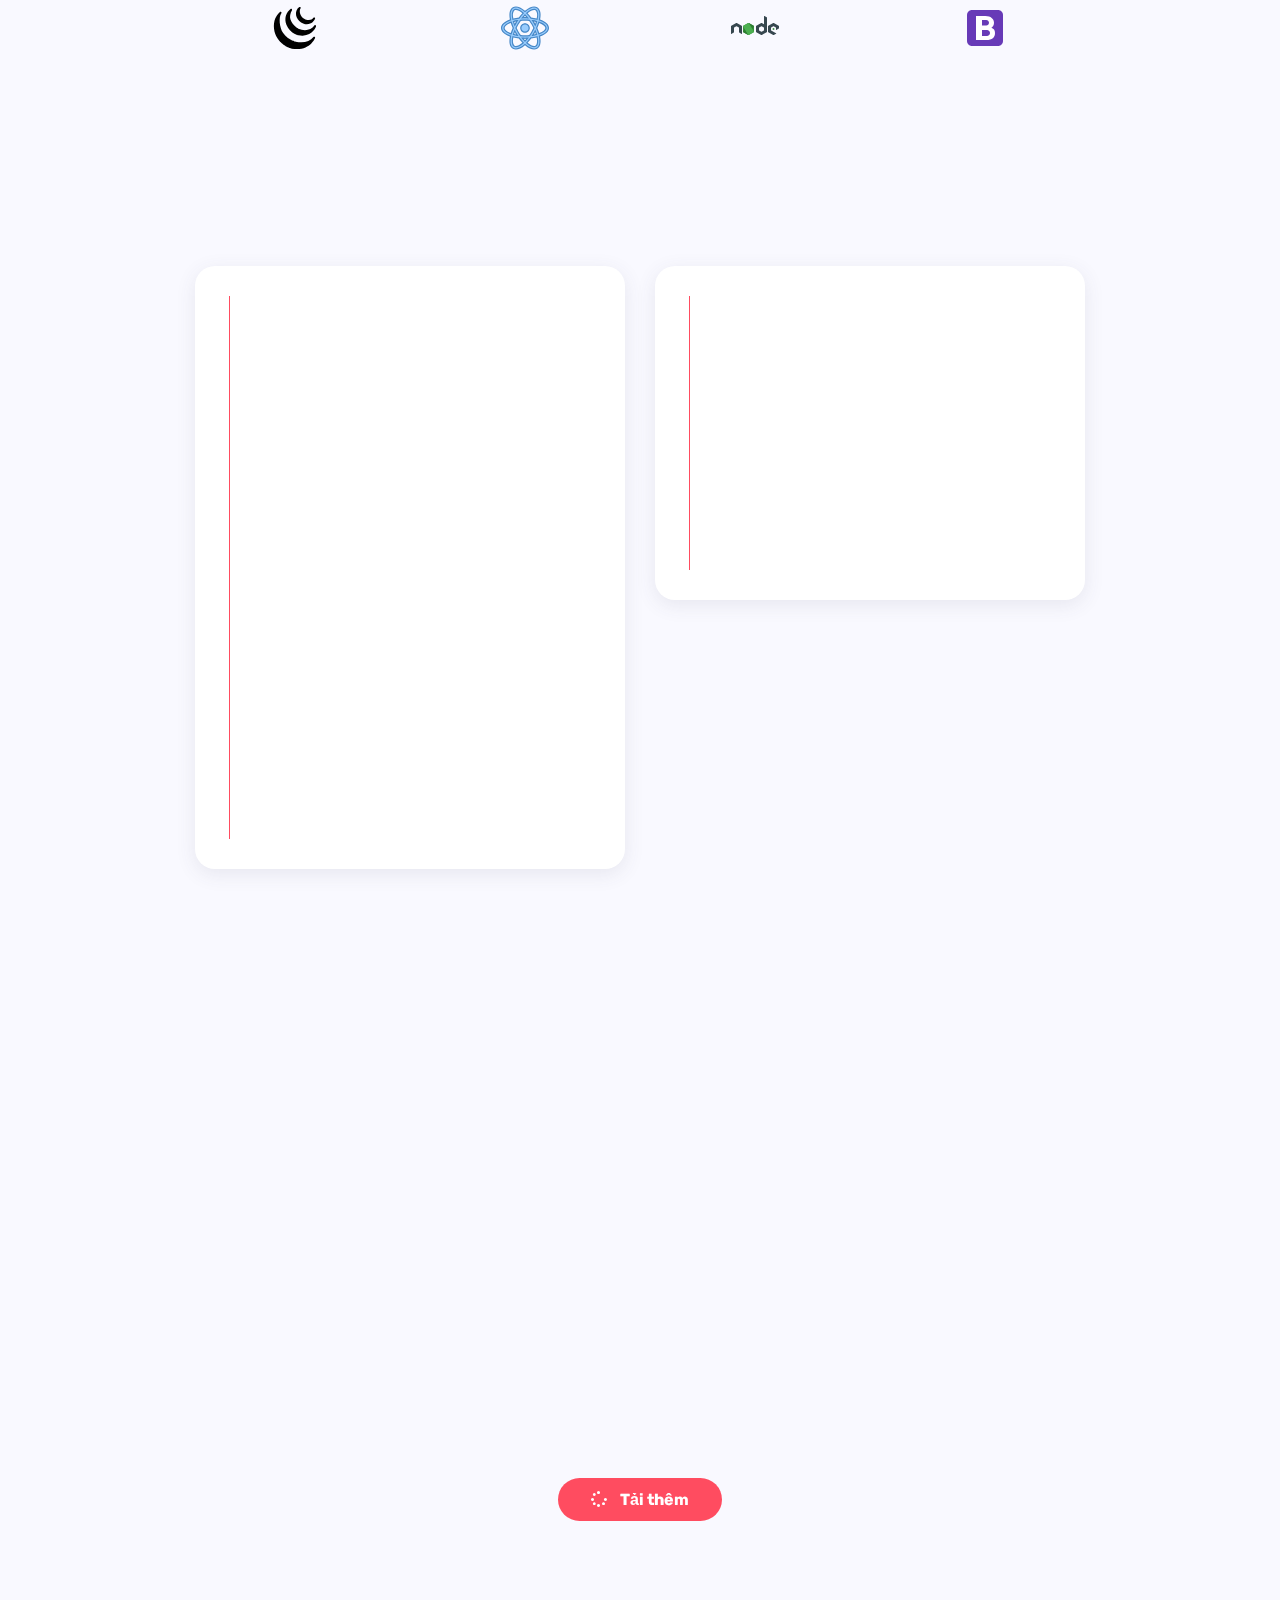
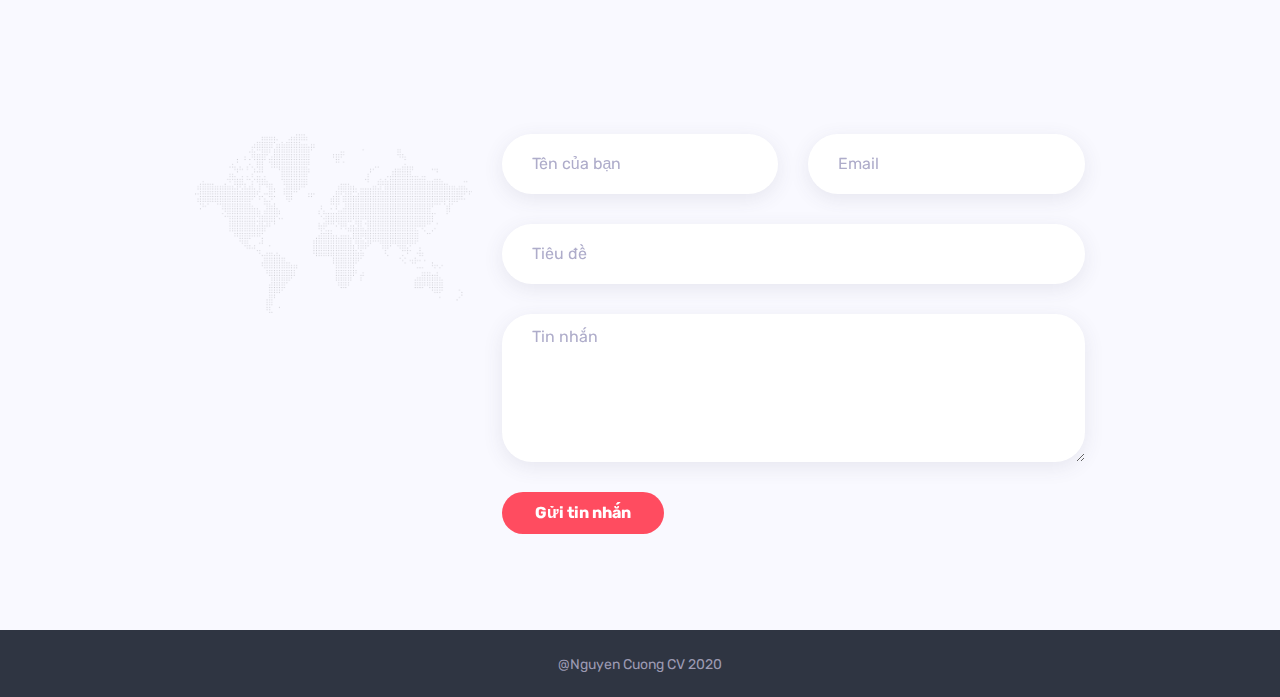
==== commit 22dfaa35: "hi" ====
--- a/index.html
+++ b/index.html
@@ -481,7 +481,7 @@
                 <div class="row portfolio-wrapper">
 
                     <!-- portfolio item -->
-                    <div class="col-md-4 col-sm-6 grid-item creative design">
+                    <div class="col-md-4 col-sm-6 grid-item creative design wow fadeInUp">
                         <a href="#small-dialog" class="work-content">
                             <div class="portfolio-item rounded shadow-dark">
                                 <div class="details">
@@ -511,7 +511,7 @@
                     </div>
 
                     <!-- div -->
-                    <div class="col-md-4 col-sm-6 grid-item creative design">
+                    <div class="col-md-4 col-sm-6 grid-item creative design wow fadeInDown">
                         <a href="#small-dialog2" class="work-content">
                             <div class="portfolio-item rounded shadow-dark">
                                 <div class="details">
@@ -543,7 +543,7 @@
                     </div>
 
                     <!-- MindX-GPA -->
-                    <div class="col-md-4 col-sm-6 grid-item creative design">
+                    <div class="col-md-4 col-sm-6 grid-item creative design wow fadeInUp">
                         <a href="#small-dialog3" class="work-content">
                             <div class="portfolio-item rounded shadow-dark">
                                 <div class="details">
@@ -574,7 +574,7 @@
                     </div>
 
 
-                    <div class="col-md-4 col-sm-6 grid-item creative design">
+                    <div class="col-md-4 col-sm-6 grid-item creative design wow fadeInDown">
 
                         <div class="portfolio-item rounded shadow-dark">
                             <div class="details">
@@ -590,7 +590,7 @@
                         </div>
 
                     </div>
-                    <div class="col-md-4 col-sm-6 grid-item creative design">
+                    <div class="col-md-4 col-sm-6 grid-item creative design wow fadeInUp">
 
                         <div class="portfolio-item rounded shadow-dark">
                             <div class="details">
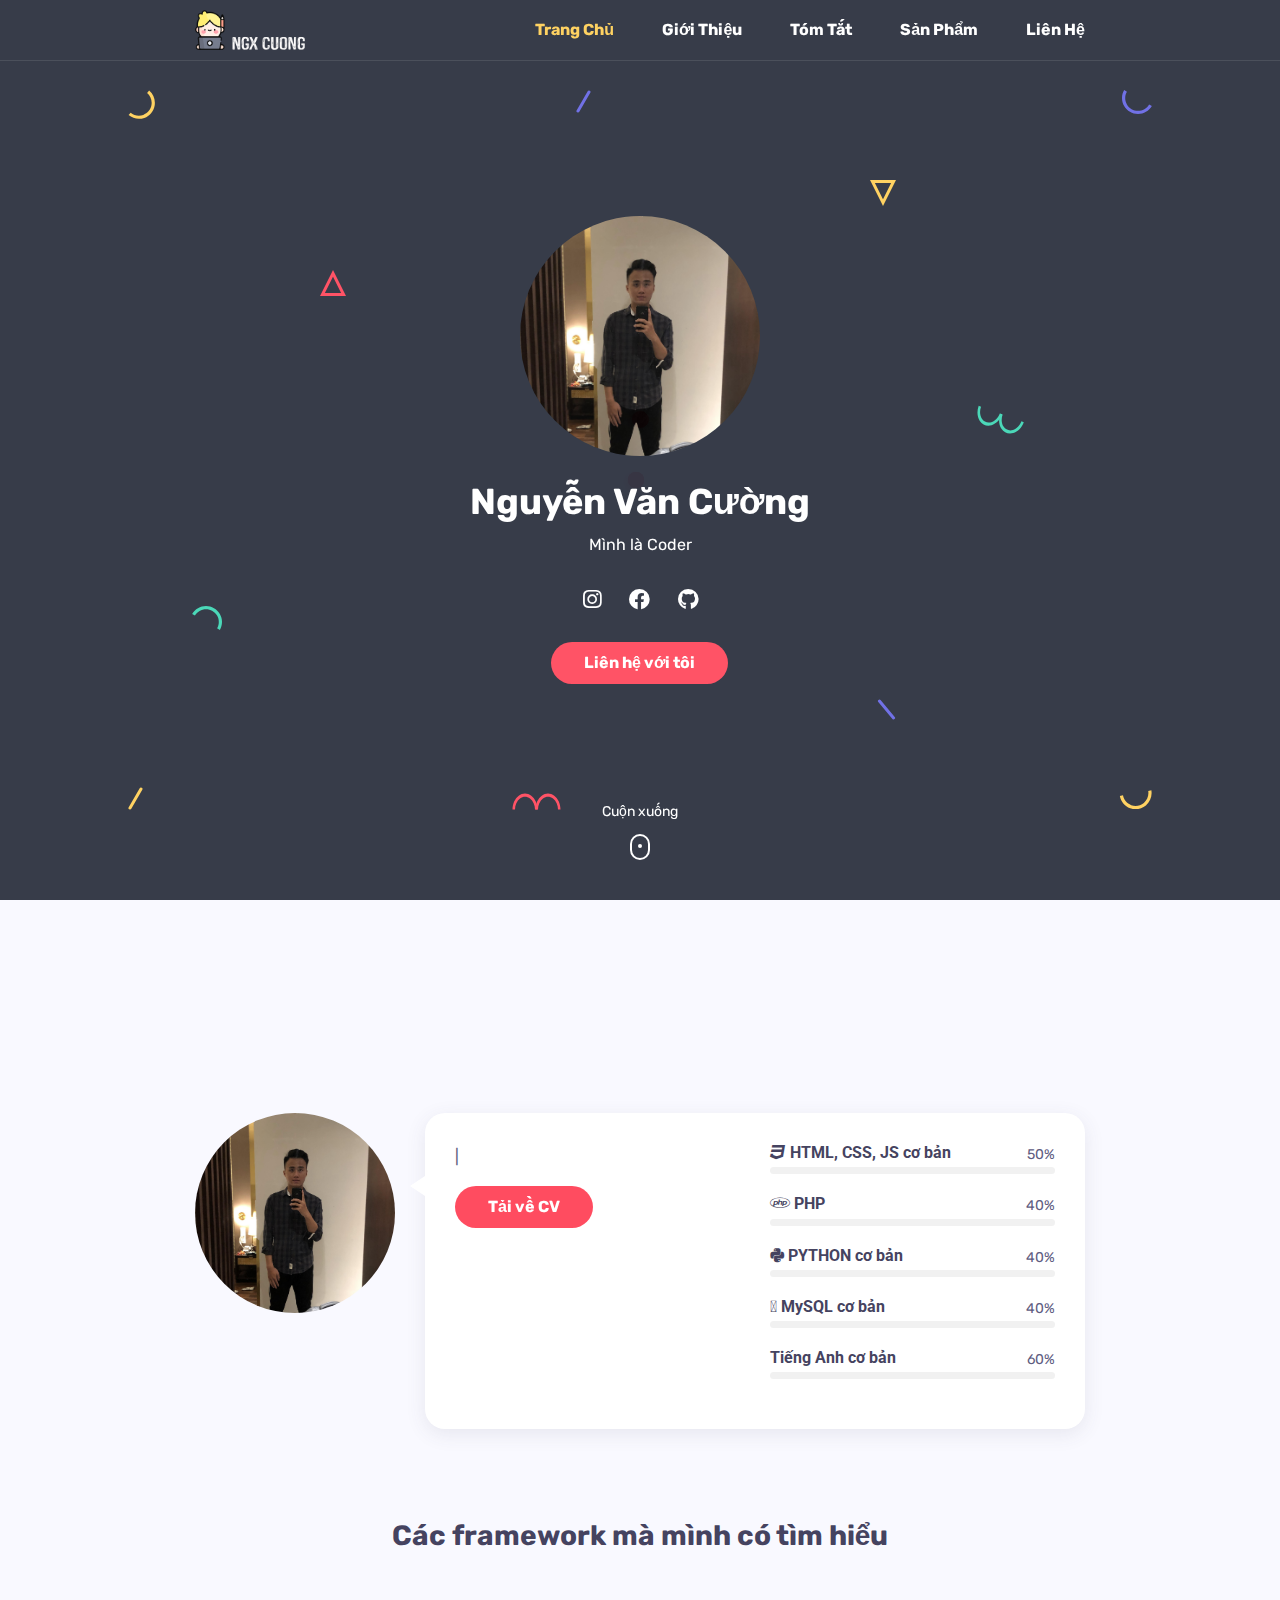
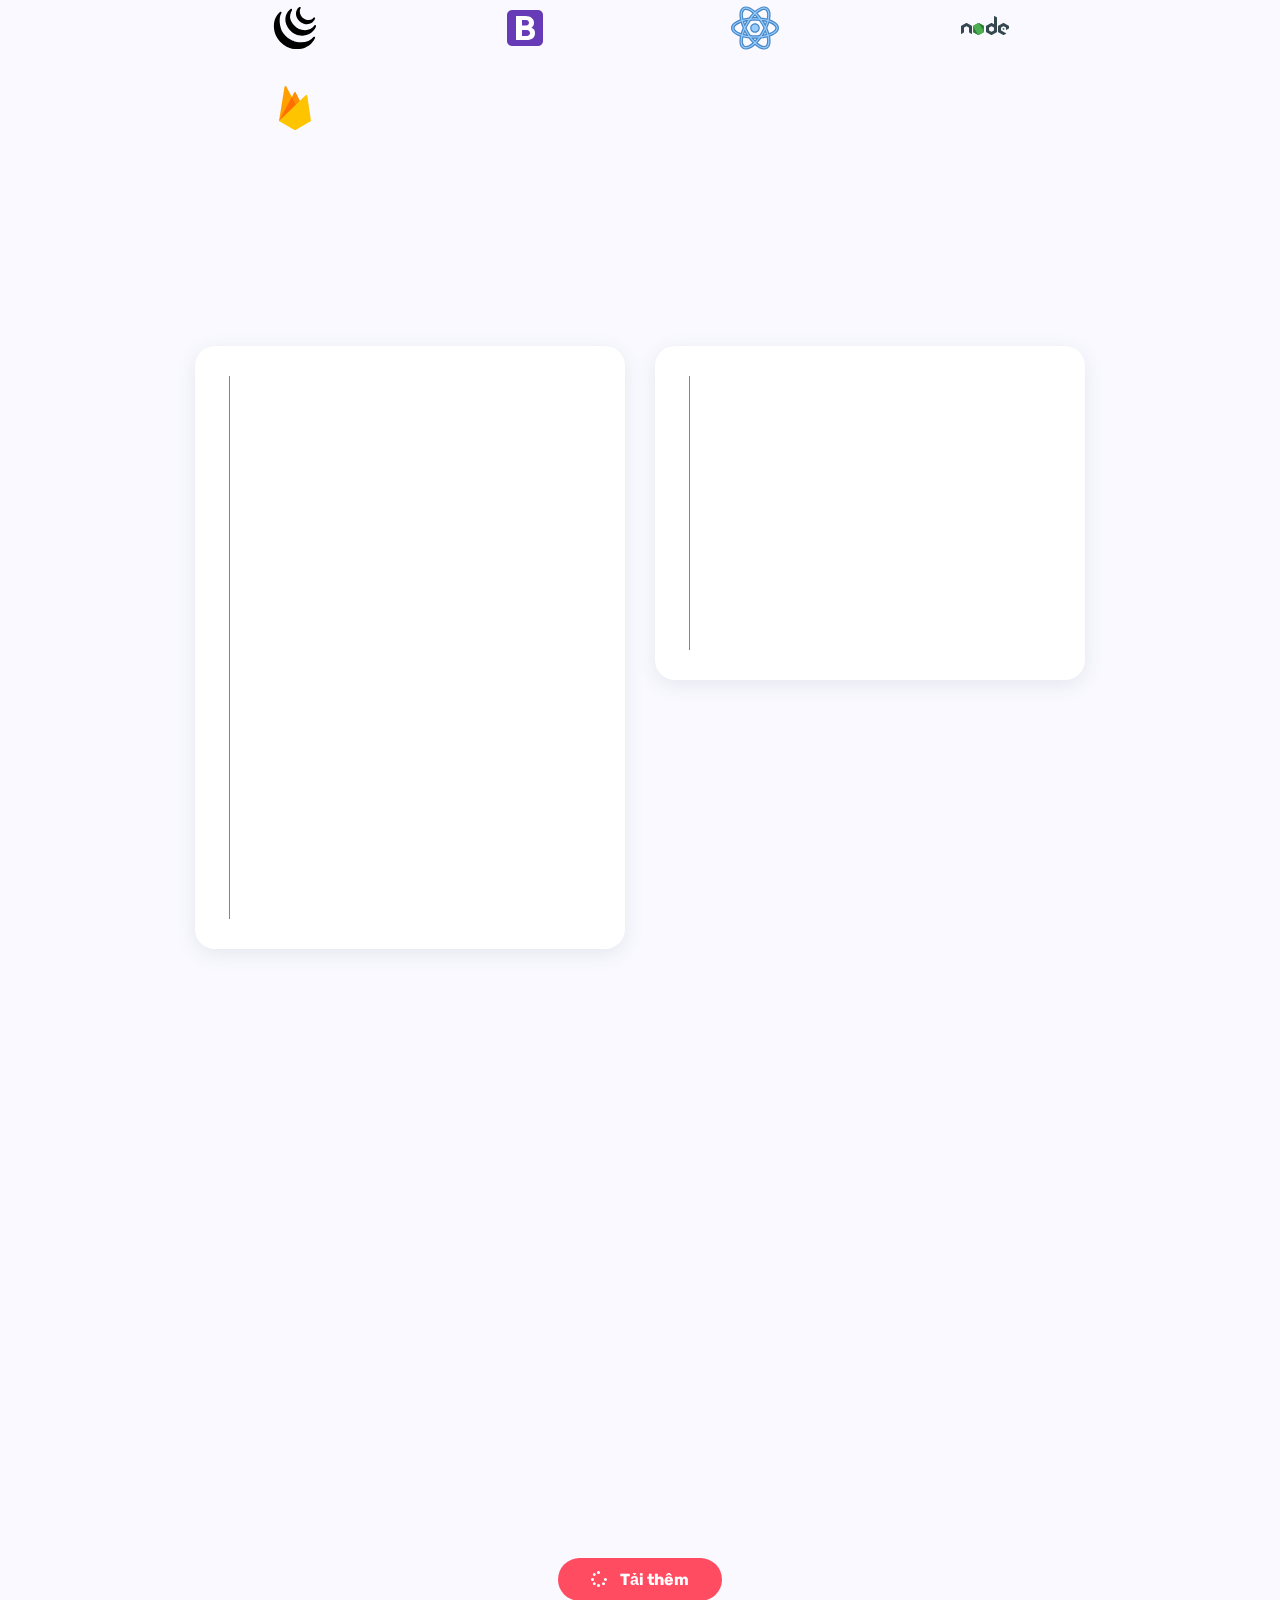
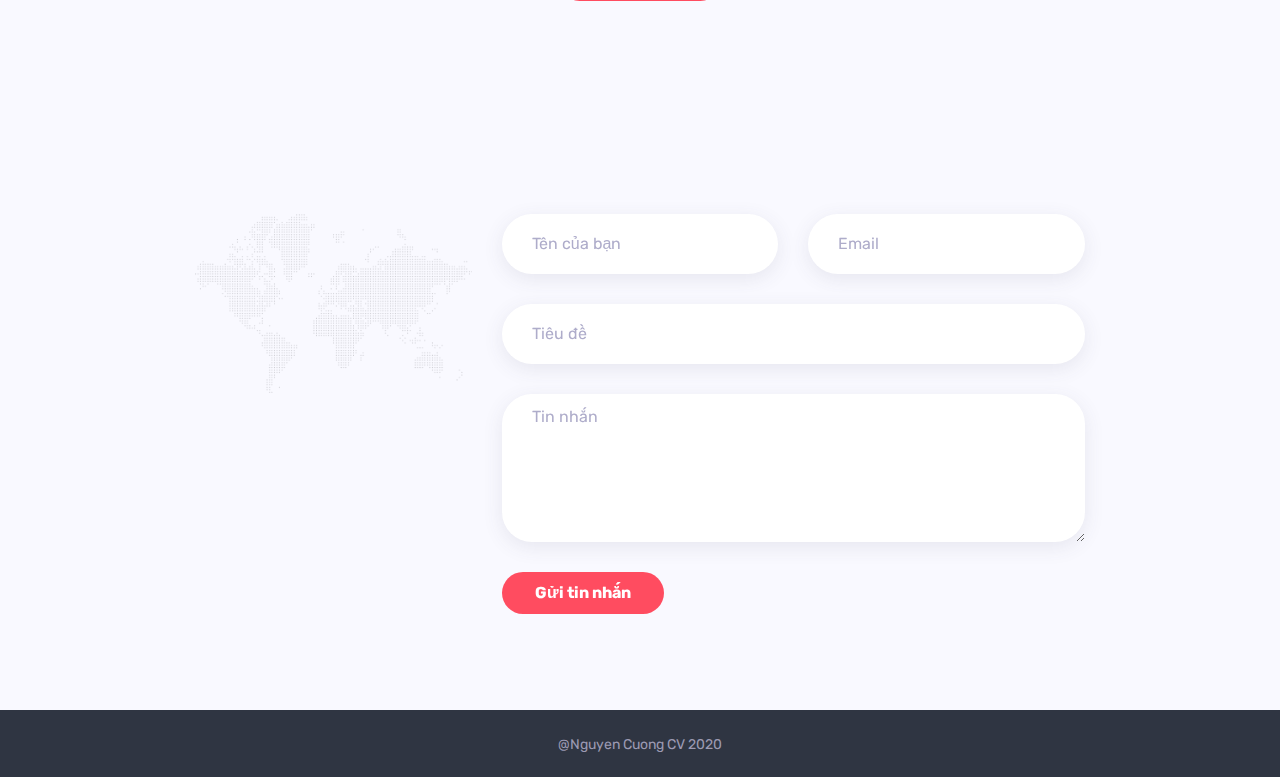
==== commit 22e12374: "af" ====
--- a/index.html
+++ b/index.html
@@ -226,7 +226,9 @@
                                     <span class="des">
                                     </span>
                                     <div class="mt-3">
-                                        <a href="#" class="btn btn-default">Tải về CV</a>
+                                        <!-- <form action="./cuongcv.pdf" method="get">
+                                            <button type="submit" class="btn btn-default">Tải về CV</button></form> -->
+                                        <a href="./cuongcv.pdf" class="btn btn-default">Tải về CV</a>
                                     </div>
                                     <div class="spacer d-md-none d-lg-none" data-height="30"></div>
                                 </div>
@@ -326,6 +328,14 @@
                         <!-- client item -->
                         <div class="client-item">
                             <div class="inner">
+                                <img src="./img/bootstrap.svg" alt="" />
+                            </div>
+                        </div>
+                    </div>
+                    <div class="col-md-3 col-6">
+                        <!-- client item -->
+                        <div class="client-item">
+                            <div class="inner">
                                 <img src="./img/react.svg" alt="" />
                             </div>
                         </div>
@@ -343,10 +353,11 @@
                         <!-- client item -->
                         <div class="client-item">
                             <div class="inner">
-                                <img src="./img/bootstrap.svg" alt="" />
-                            </div>
-                        </div>
-                    </div>
+                                <img src="./img/firebase.svg" alt="" />
+                            </div>
+                        </div>
+                    </div>
+                    
 
                 </div>
 
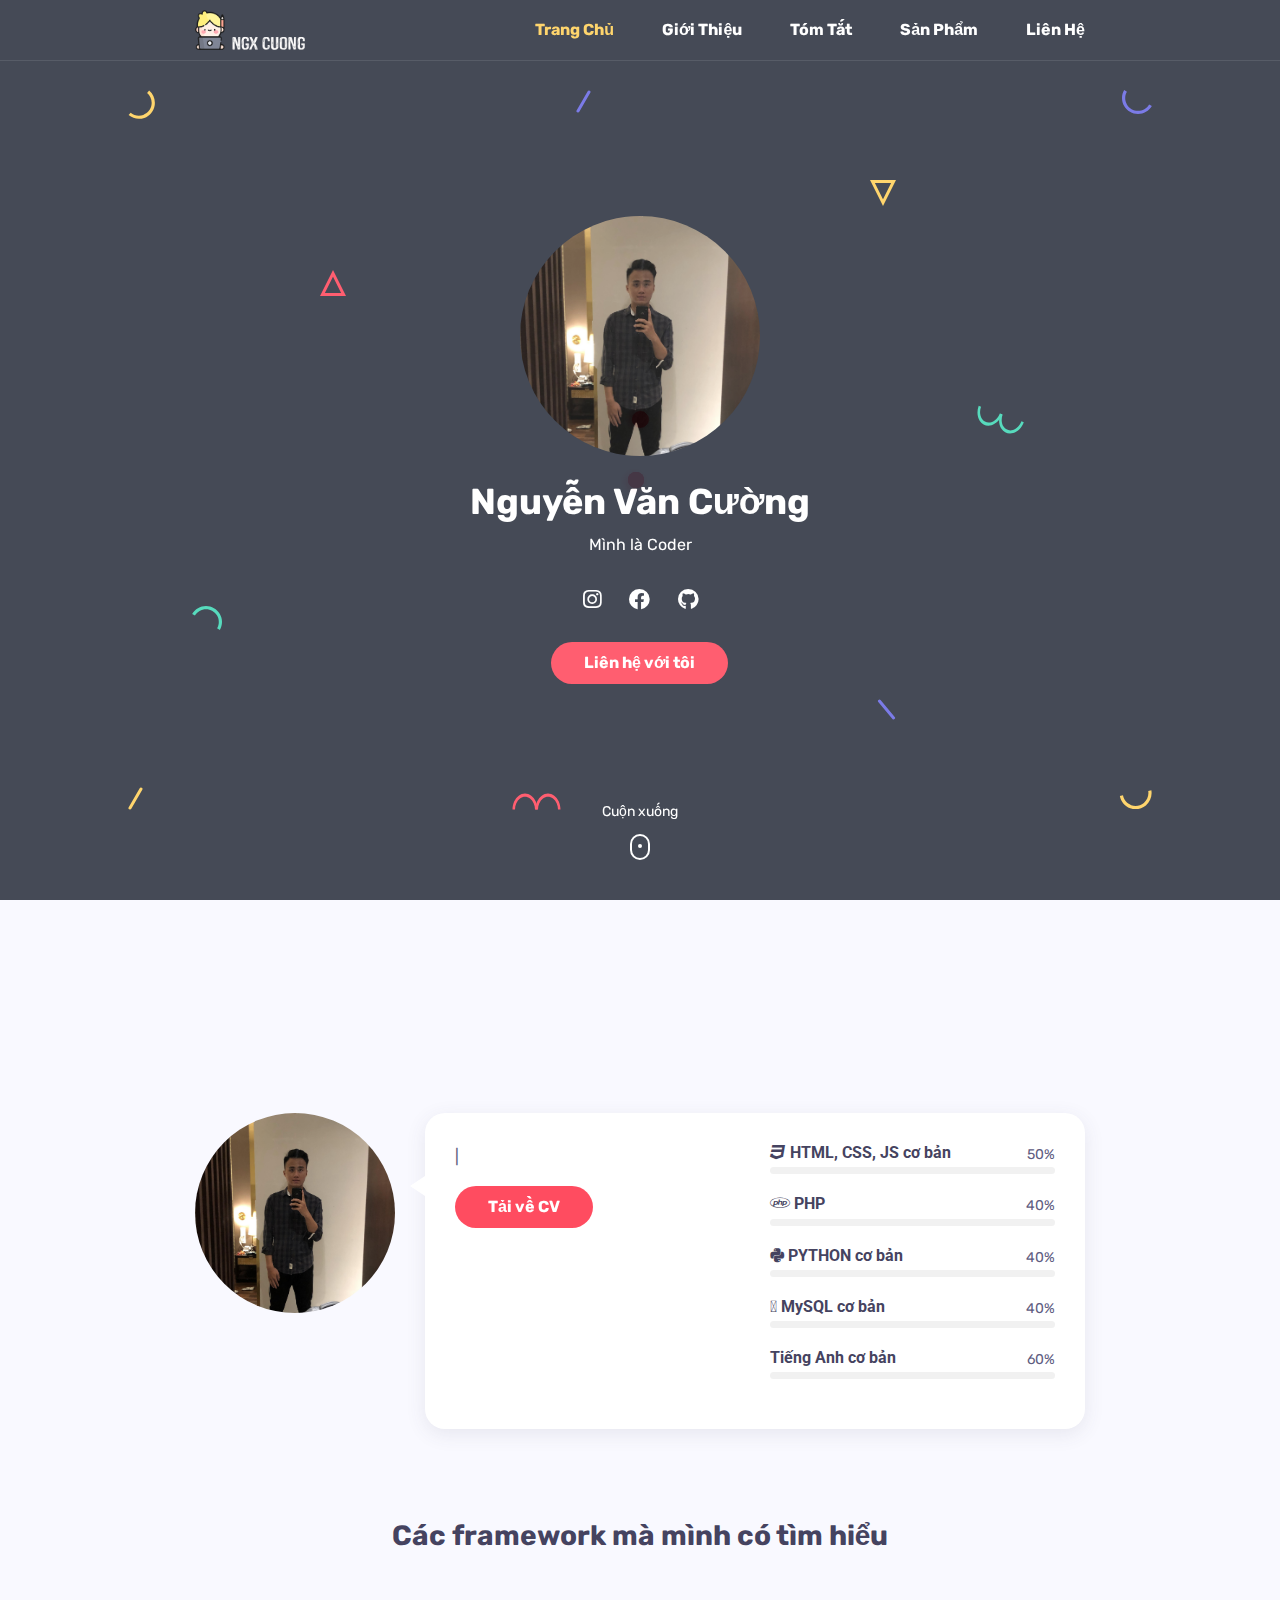
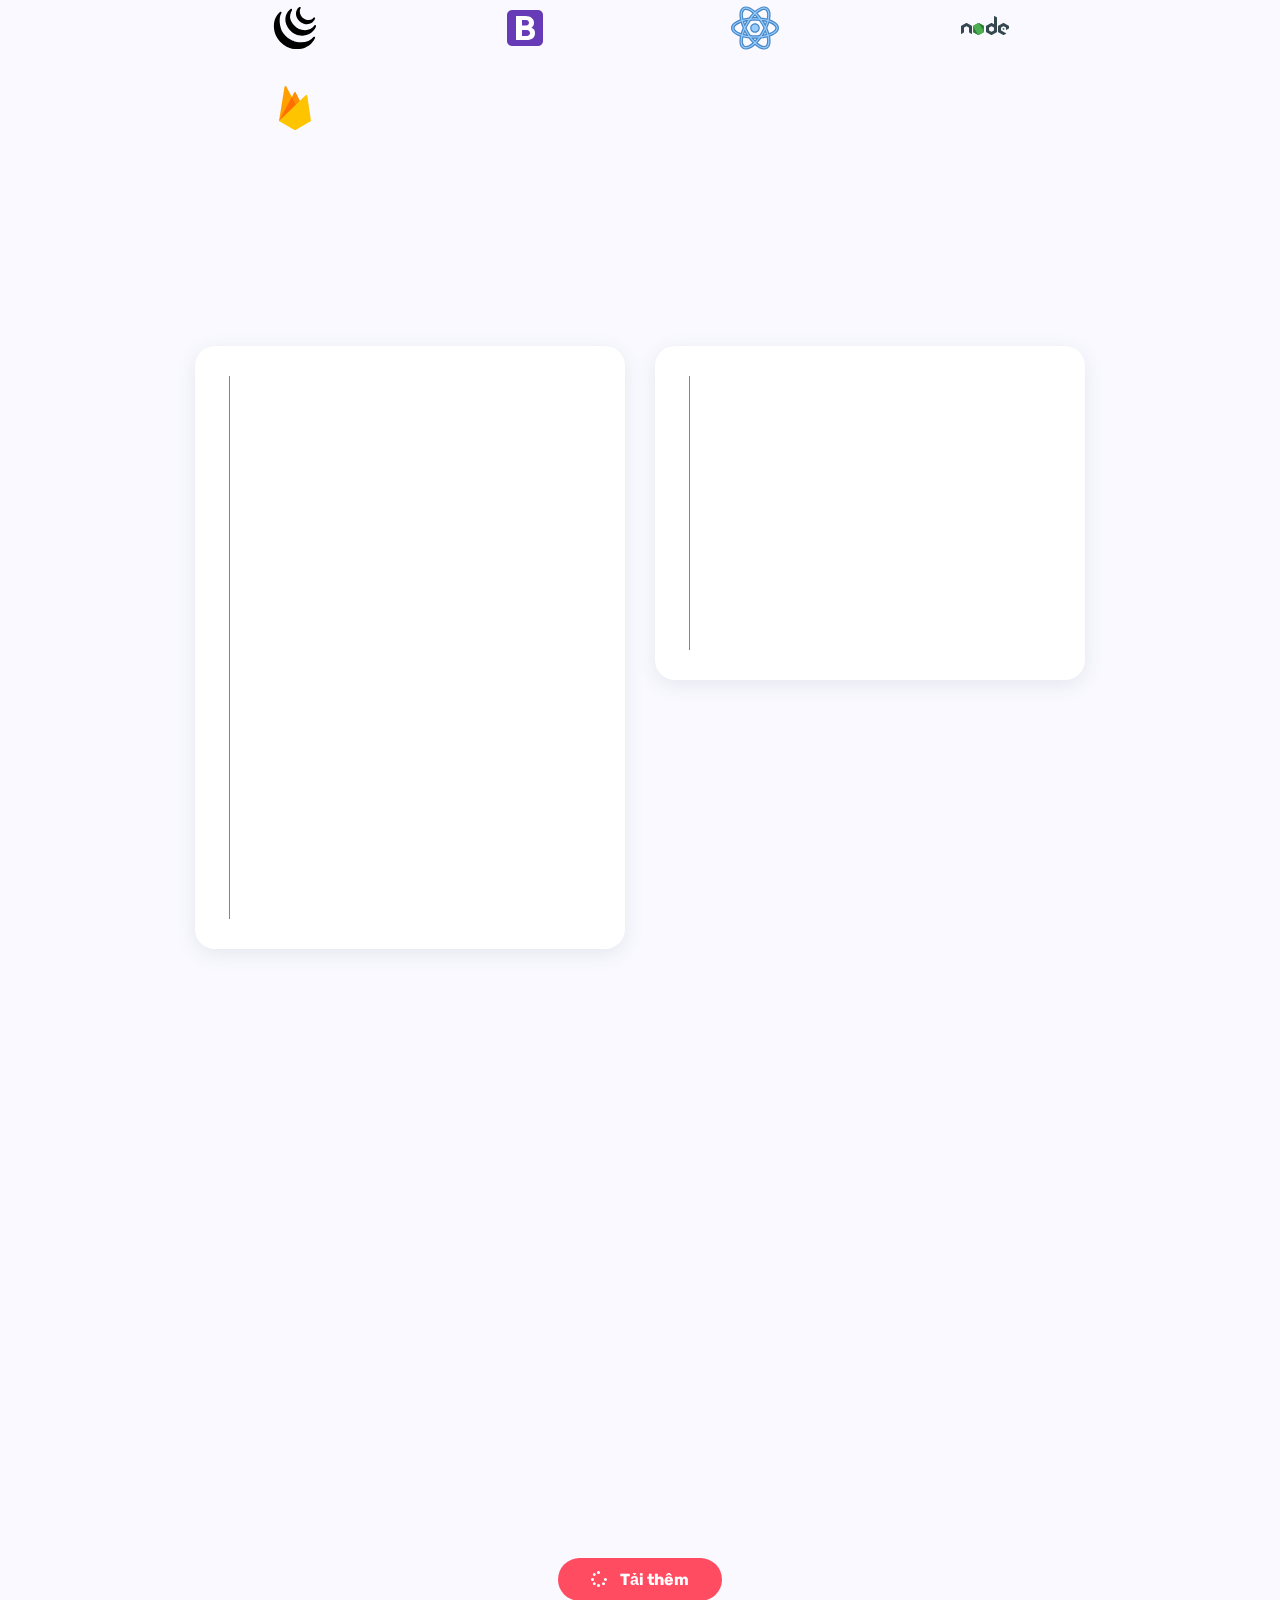
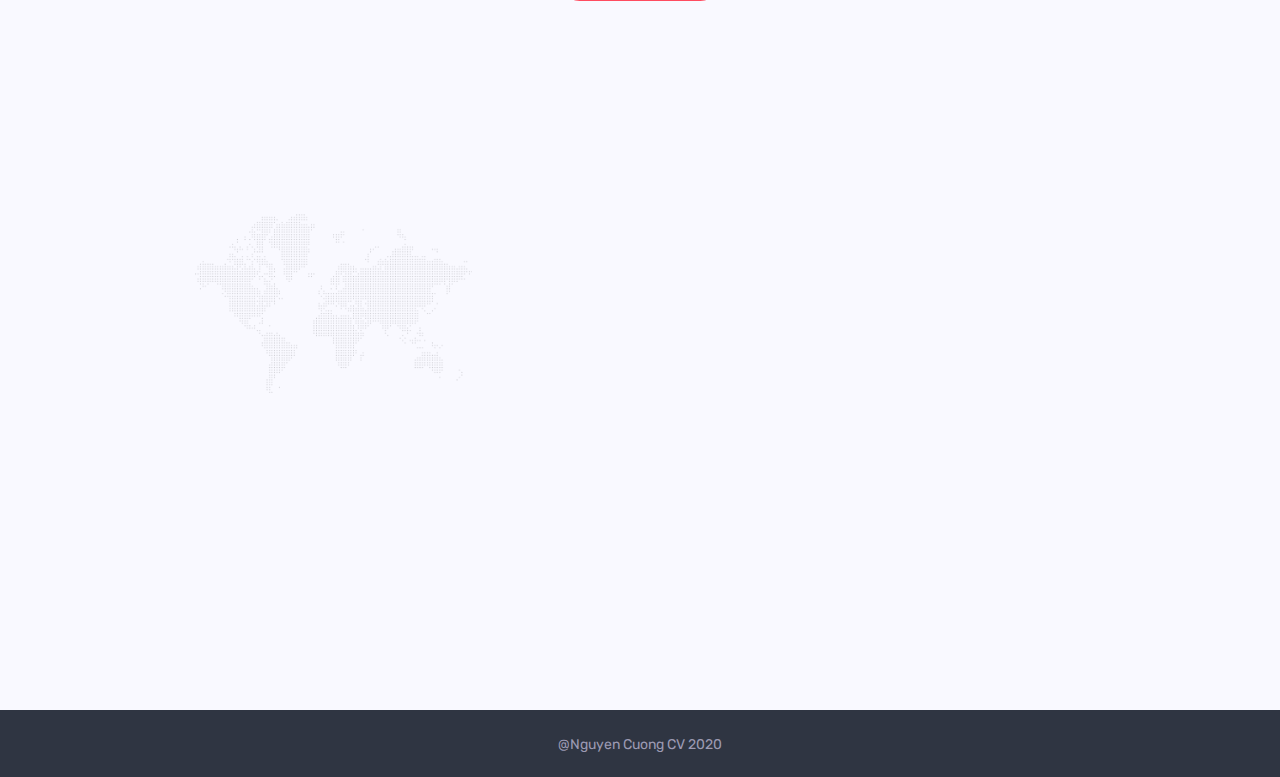
==== commit 5ac8b2ce: "a" ====
--- a/index.html
+++ b/index.html
@@ -679,9 +679,9 @@
                         </div>
                     </div>
 
-                    <div class="col-md-8">
+                    <div class="col-md-8 ">
                         <!-- Contact Form -->
-                        <form id="contact-form" class="contact-form mt-6" method="post"
+                        <form id="contact-form" class="contact-form mt-6 wow fadeInRight" method="post"
                             action="https://jthemes.net/themes/html/bolby/demo/form/contact.php">
 
                             <div class="messages"></div>
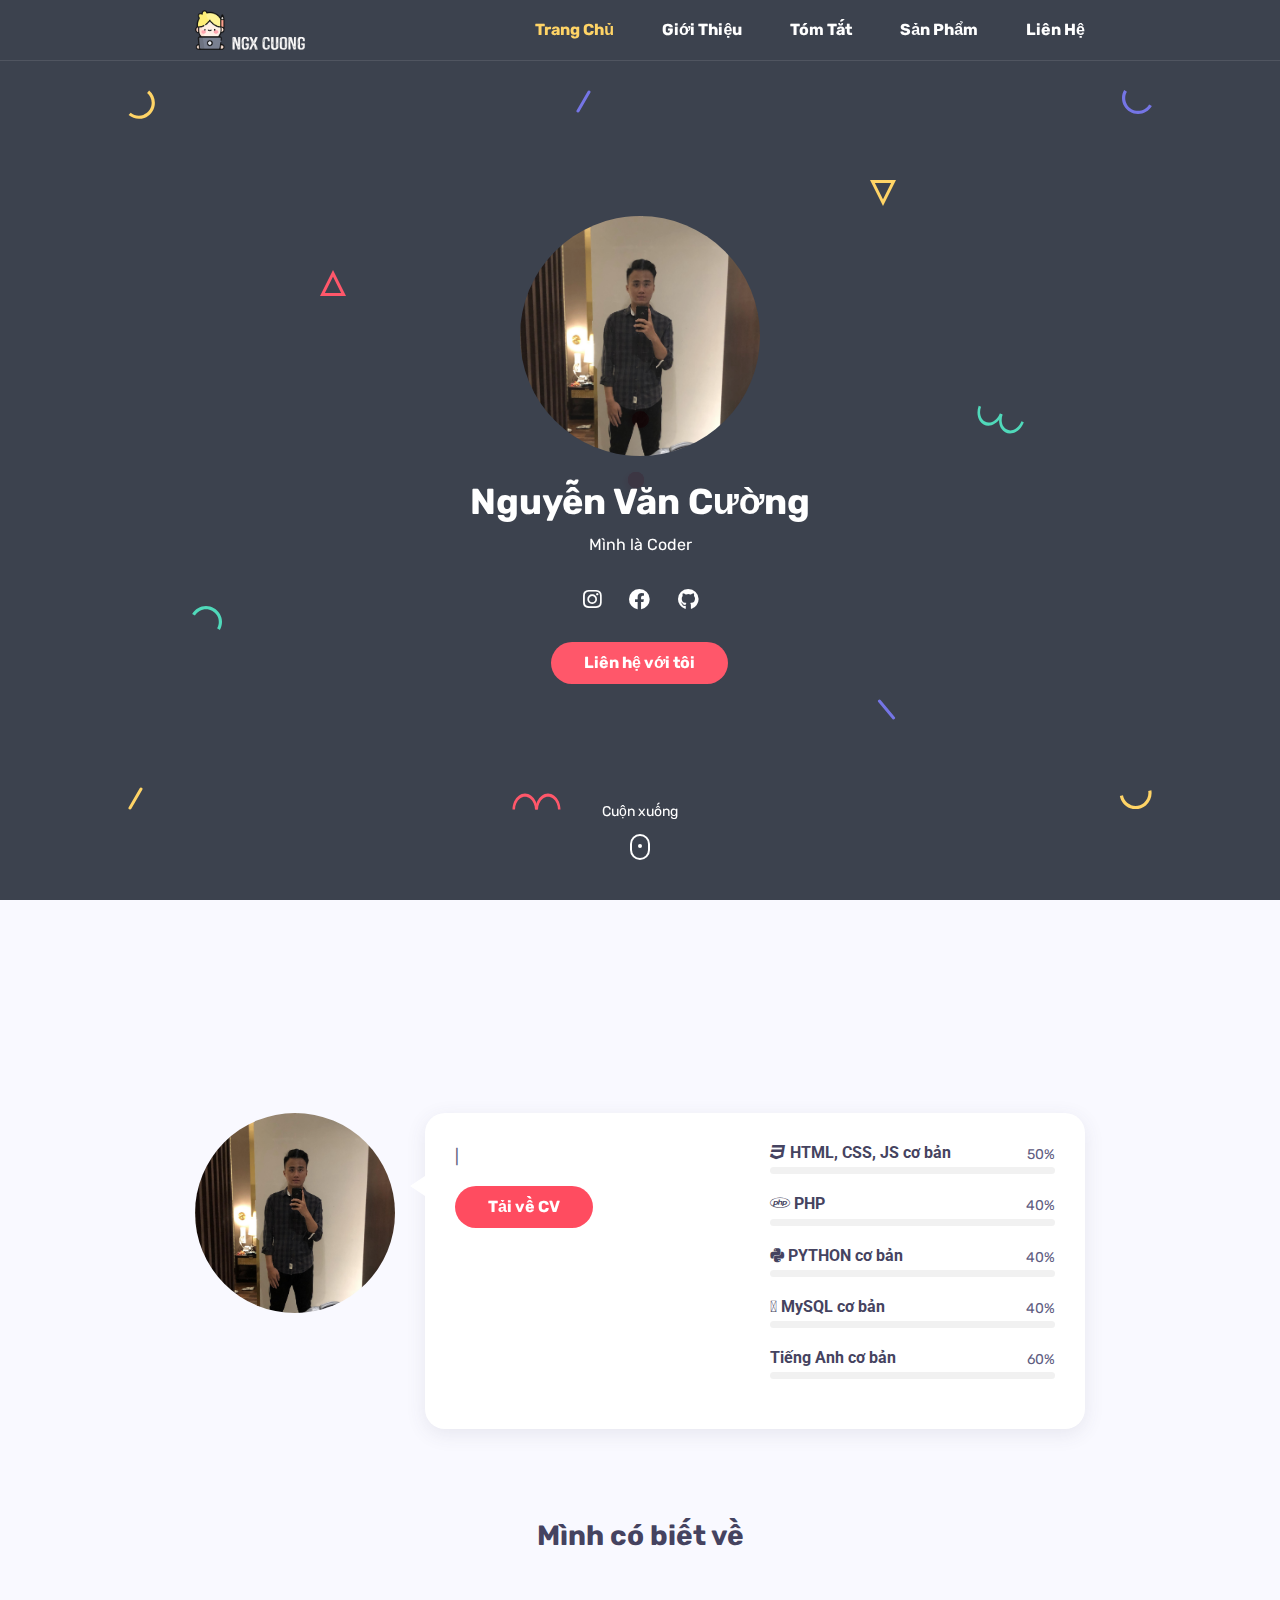
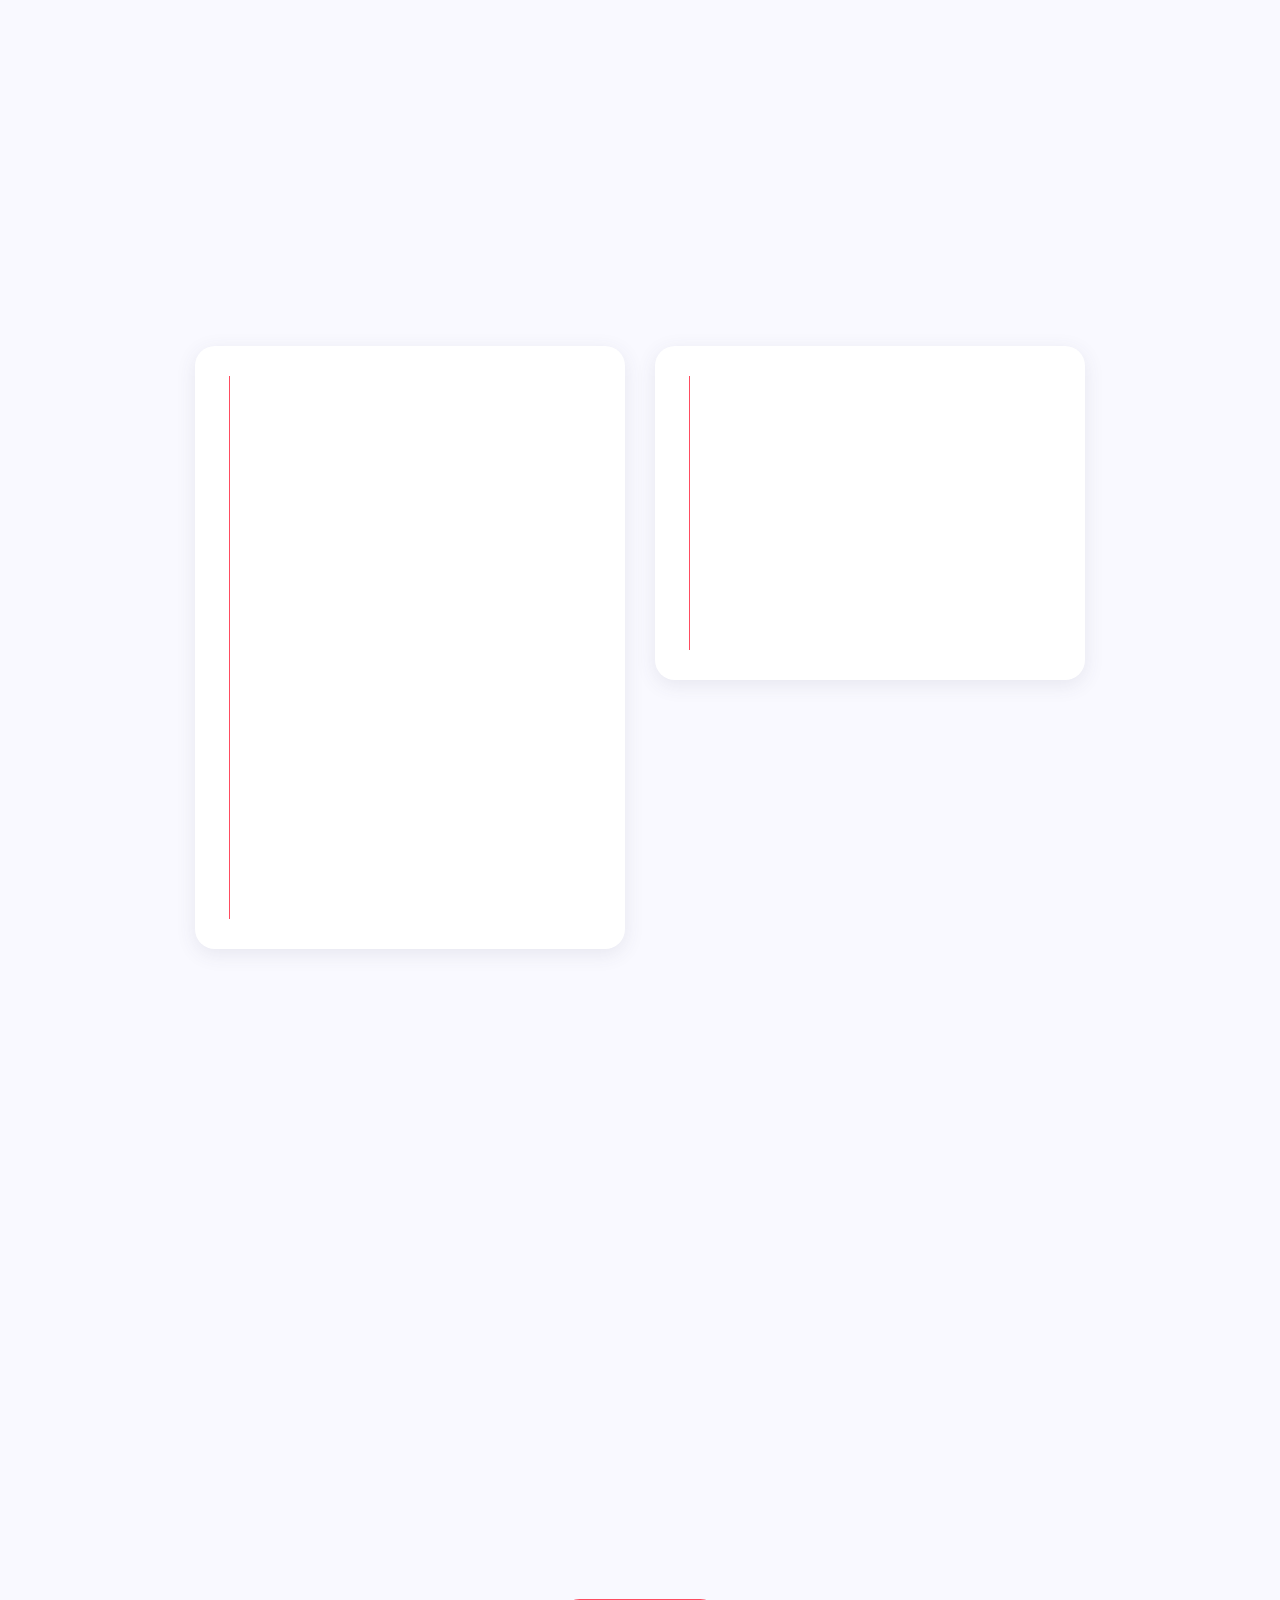
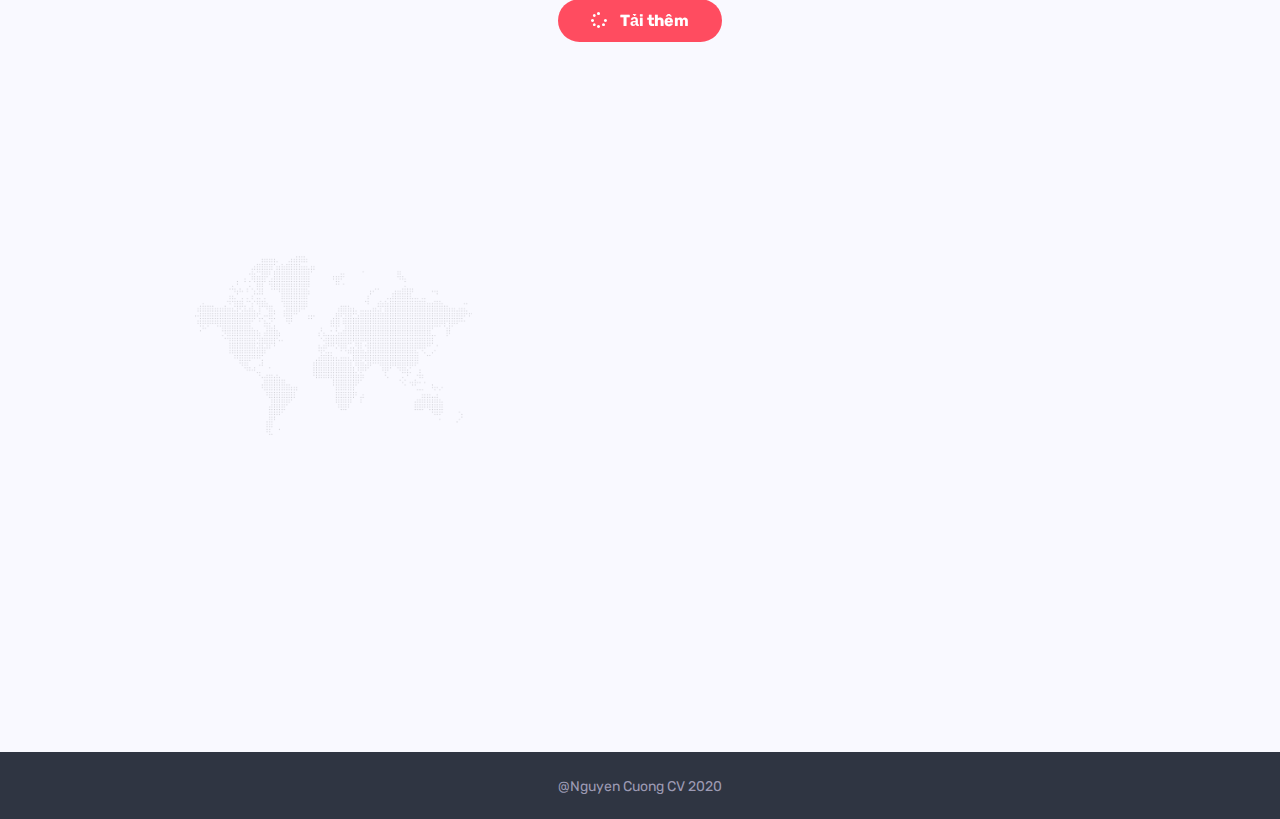
==== commit 3d423e53: "aaaa" ====
--- a/index.html
+++ b/index.html
@@ -313,10 +313,10 @@
                 <!-- row end -->
 
                 <div class="spacer" data-height="70"></div>
-                <h2 class="nn_h2_center">Các framework mà mình có tìm hiểu</h2>
+                <h2 class="nn_h2_center">Mình có biết về</h2>
                 <div class="row">
 
-                    <div class="col-md-3 col-6">
+                    <div class="col-md-3 col-6 wow fadeInDown">
                         <!-- client item -->
                         <div class="client-item">
                             <div class="inner">
@@ -324,7 +324,7 @@
                             </div>
                         </div>
                     </div>
-                    <div class="col-md-3 col-6">
+                    <div class="col-md-3 col-6 wow fadeInDown" data-wow-delay="0.1s">
                         <!-- client item -->
                         <div class="client-item">
                             <div class="inner">
@@ -332,7 +332,7 @@
                             </div>
                         </div>
                     </div>
-                    <div class="col-md-3 col-6">
+                    <div class="col-md-3 col-6 wow fadeInDown" data-wow-delay="0.2s">
                         <!-- client item -->
                         <div class="client-item">
                             <div class="inner">
@@ -341,7 +341,7 @@
                         </div>
                     </div>
 
-                    <div class="col-md-3 col-6">
+                    <div class="col-md-3 col-6 wow fadeInDown" data-wow-delay="0.3s">
                         <!-- client item -->
                         <div class="client-item">
                             <div class="inner">
@@ -349,11 +349,35 @@
                             </div>
                         </div>
                     </div>
-                    <div class="col-md-3 col-6">
+                    <div class="col-md-3 col-6 wow fadeInDown" data-wow-delay="0.2s">
                         <!-- client item -->
                         <div class="client-item">
                             <div class="inner">
                                 <img src="./img/firebase.svg" alt="" />
+                            </div>
+                        </div>
+                    </div>
+                    <div class="col-md-3 col-6 wow fadeInDown" data-wow-delay="0.4s">
+                        <!-- client item -->
+                        <div class="client-item">
+                            <div class="inner">
+                                <img src="./img/sql.svg" alt="" />
+                            </div>
+                        </div>
+                    </div>
+                    <div class="col-md-3 col-6 wow fadeInDown" data-wow-delay="0.6s">
+                        <!-- client item -->
+                        <div class="client-item">
+                            <div class="inner">
+                                <img src="./img/photoshop.svg" alt="" />
+                            </div>
+                        </div>
+                    </div>
+                    <div class="col-md-3 col-6 wow fadeInDown" data-wow-delay="0.8s">
+                        <!-- client item -->
+                        <div class="client-item">
+                            <div class="inner">
+                                <img src="./img/figma.svg" alt="" />
                             </div>
                         </div>
                     </div>
@@ -480,14 +504,17 @@
                 <!-- section title -->
                 <h2 class="section-title wow fadeInUp">Sản Phẩm</h2>
 
-                <div class="spacer" data-height="60"></div>
+                <div class="spacer" data-height="40"></div>
 
                 <!-- portfolio filter (desktop) -->
 
 
                 <!-- portfolio filter (mobile) -->
 
-
+                <!-- <ul class="portfolio-filter list-inline wow fadeInUp">
+                    <li class="current list-inline-item" data-filter="*">Everything</li>
+                </ul> -->
+                <h4 class="wow fadeInUp">Các pet project mà mình đã làm</h4>
                 <!-- portolio wrapper -->
                 <div class="row portfolio-wrapper">
 
@@ -522,7 +549,7 @@
                     </div>
 
                     <!-- div -->
-                    <div class="col-md-4 col-sm-6 grid-item creative design wow fadeInDown">
+                    <div class="col-md-4 col-sm-6 grid-item creative design wow fadeInUp">
                         <a href="#small-dialog2" class="work-content">
                             <div class="portfolio-item rounded shadow-dark">
                                 <div class="details">
@@ -585,7 +612,7 @@
                     </div>
 
 
-                    <div class="col-md-4 col-sm-6 grid-item creative design wow fadeInDown">
+                    <div class="col-md-4 col-sm-6 grid-item creative design wow fadeInUp" data-wow-delay="0.3s">
 
                         <div class="portfolio-item rounded shadow-dark">
                             <div class="details">
@@ -601,7 +628,7 @@
                         </div>
 
                     </div>
-                    <div class="col-md-4 col-sm-6 grid-item creative design wow fadeInUp">
+                    <div class="col-md-4 col-sm-6 grid-item creative design wow fadeInUp" data-wow-delay="0.3s">
 
                         <div class="portfolio-item rounded shadow-dark">
                             <div class="details">
